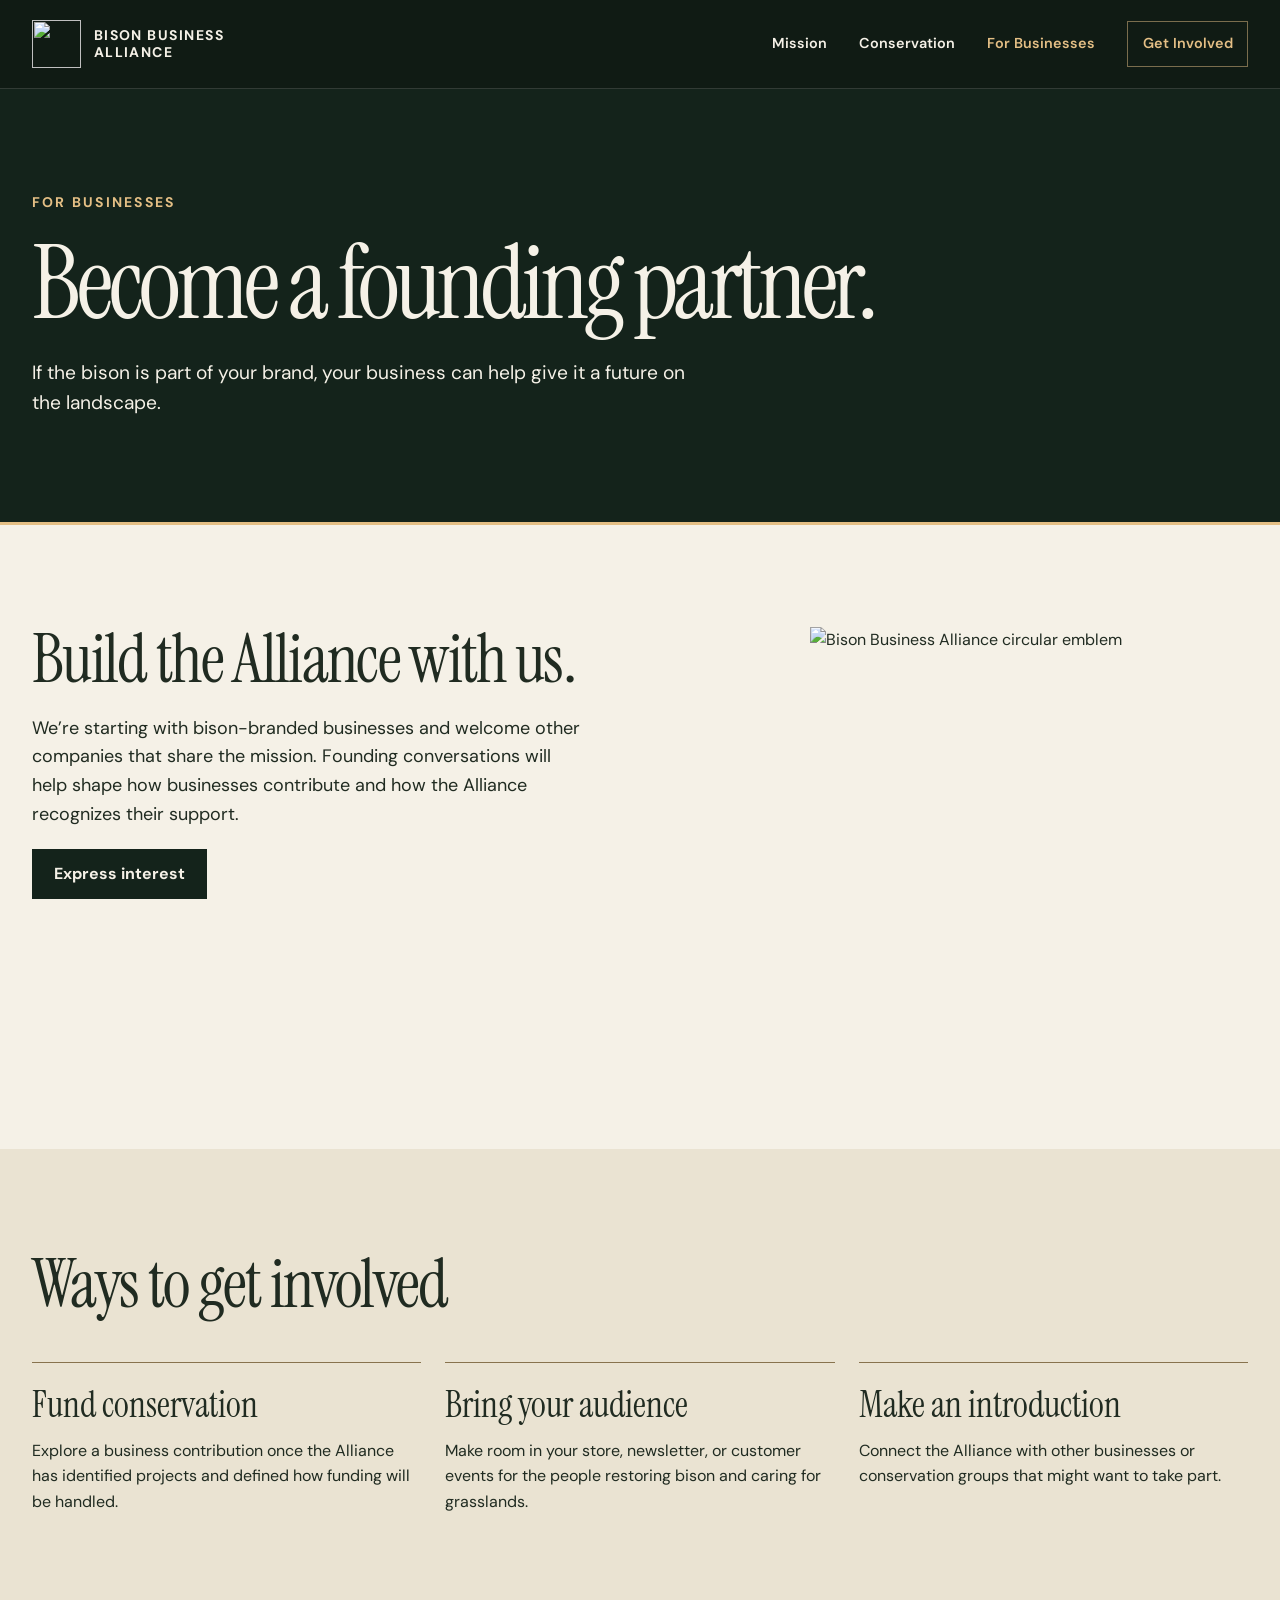
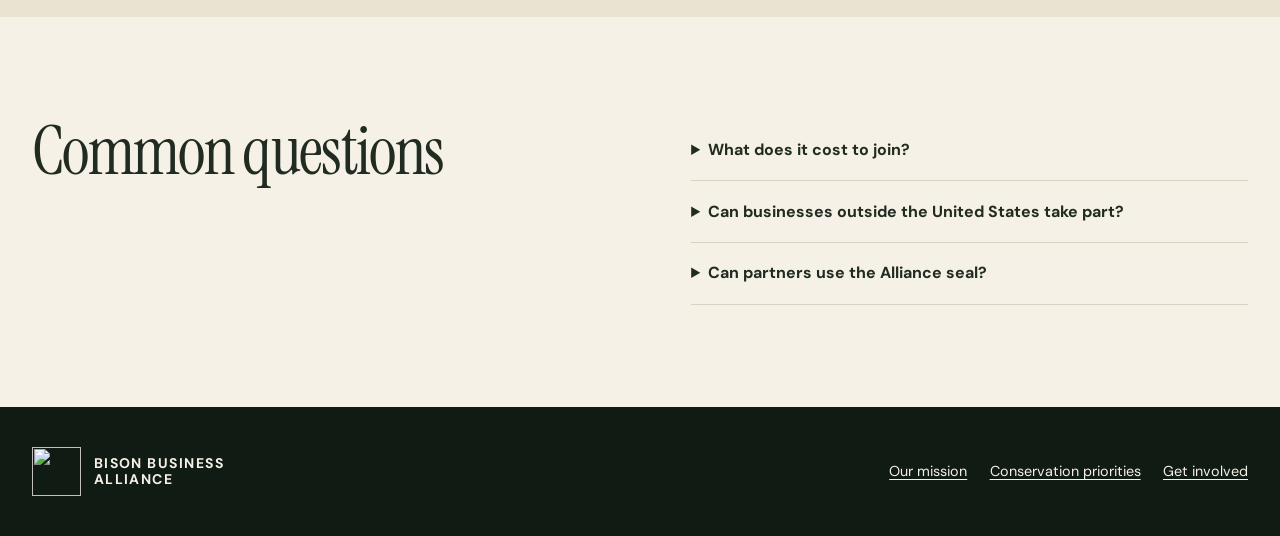
==== businesses.html @ 9c750ddc "Add files via upload" ====
<!doctype html>
<html lang="en">
<head>
  <meta charset="utf-8">
  <meta name="viewport" content="width=device-width, initial-scale=1">
  <meta name="description" content="Explore becoming a founding business partner in the Bison Business Alliance.">
  <meta name="theme-color" content="#101b14">
  <title>For Businesses | Bison Business Alliance</title>
  <link rel="icon" href="assets/emblem.webp" type="image/webp">
  <link rel="stylesheet" href="styles.css">
  
</head>
<body>
  <a class="skip" href="#main">Skip to content</a>
  <header class="site-header">
    <div class="wrap header-inner">
      <a class="wordmark" href="index.html"><img src="assets/emblem.webp" width="49" height="49" alt=""><span>Bison Business<br>Alliance</span></a>
      <nav aria-label="Main navigation"><a href="mission.html">Mission</a><a href="conservation.html">Conservation</a><a href="businesses.html" aria-current="page">For Businesses</a><a href="contact.html" class="nav-cta">Get Involved</a></nav>
    </div>
  </header>
  <main id="main">
    <section class="page-head">
      <div class="wrap">
        <span class="eyebrow">For businesses</span>
        <h1>Become a founding partner.</h1>
        <p>If the bison is part of your brand, your business can help give it a future on the landscape.</p>
      </div>
    </section>
    <section class="section">
      <div class="wrap split">
        <div><h2>Build the Alliance with us.</h2><p class="intro" style="margin-top:1.25rem">We’re starting with bison-branded businesses and welcome other companies that share the mission. Founding conversations will help shape how businesses contribute and how the Alliance recognizes their support.</p><a class="button forest text-link" href="contact.html?interest=business">Express interest</a></div>
        <img class="seal" src="assets/emblem.webp" width="420" height="420" alt="Bison Business Alliance circular emblem">
      </div>
    </section>
    <section class="section band">
      <div class="wrap">
        <h2>Ways to get involved</h2>
        <div class="cards">
          <article class="card"><h3>Fund conservation</h3><p>Explore a business contribution once the Alliance has identified projects and defined how funding will be handled.</p></article>
          <article class="card"><h3>Bring your audience</h3><p>Make room in your store, newsletter, or customer events for the people restoring bison and caring for grasslands.</p></article>
          <article class="card"><h3>Make an introduction</h3><p>Connect the Alliance with other businesses or conservation groups that might want to take part.</p></article>
        </div>
      </div>
    </section>
    <section class="section"><div class="wrap split"><h2>Common questions</h2><div>
      <details><summary>What does it cost to join?</summary><p>Contribution levels are still being developed through founding partner conversations.</p></details>
      <details><summary>Can businesses outside the United States take part?</summary><p>We welcome conversations with businesses across North America. Participation details will depend on the partnerships we establish.</p></details>
      <details><summary>Can partners use the Alliance seal?</summary><p>We’re developing guidelines for when and how partners can use the seal.</p></details>
    </div></div></section>

  </main>
  <footer class="site-footer">
    <div class="wrap footer-inner">
      <a class="wordmark" href="index.html"><img src="assets/emblem.webp" width="49" height="49" alt=""><span>Bison Business<br>Alliance</span></a>
      <div class="footer-links">
        <a href="mission.html">Our mission</a>
        <a href="conservation.html">Conservation priorities</a>
        <a href="contact.html">Get involved</a>
      </div>
    </div>
  </footer>
</body>
</html>
---- styles.css ----
@import url('https://fonts.googleapis.com/css2?family=DM+Sans:wght@400;500;600;700&family=Instrument+Serif:ital@0;1&display=swap');

:root {
  color-scheme: light;
  --forest: #14231b;
  --night: #101b14;
  --paper: #f5f1e7;
  --ink: #202b21;
  --muted: #50594d;
  --gold: #e4bf85;
  --line: #d8d2c2;
  --serif: "Instrument Serif", Georgia, serif;
  --sans: "DM Sans", sans-serif;
}
* { box-sizing: border-box; }
body { margin: 0; color: var(--ink); background: var(--paper); font: 1rem/1.6 var(--sans); }
img { display: block; max-width: 100%; }
a { color: inherit; text-underline-offset: .24em; }
button, input, select, textarea { font: inherit; }
:focus-visible { outline: 3px solid #a16f39; outline-offset: 5px; }
h1, h2, h3, p { margin: 0; }
h1, h2, h3 { font-family: var(--serif); font-weight: 400; line-height: 1; }
h1 { font-size: clamp(4rem, 8.8vw, 9rem); letter-spacing: -.045em; }
h2 { font-size: clamp(2.9rem, 5.2vw, 5.6rem); letter-spacing: -.025em; }
h3 { font-size: 2.25rem; }
p + p { margin-top: 1em; }
.wrap { width: min(100% - 3rem, 76rem); margin-inline: auto; }
.eyebrow { display: block; margin-bottom: 1.2rem; font-size: .875rem; text-transform: uppercase; font-weight: 700; letter-spacing: .16em; }
.skip { position: absolute; top: -8rem; left: 1rem; z-index: 3; background: var(--paper); color: var(--ink); padding: .5rem 1rem; }
.skip:focus { top: 1rem; }
.site-header { background: var(--night); color: var(--paper); border-bottom: 1px solid #ffffff24; }
.header-inner { min-height: 5.5rem; display: flex; align-items: center; justify-content: space-between; gap: 1rem; }
.wordmark { display: inline-flex; align-items: center; gap: .8rem; text-decoration: none; font-weight: 700; font-size: .875rem; line-height: 1.2; letter-spacing: .105em; text-transform: uppercase; }
.wordmark img { width: 3.05rem; height: 3.05rem; }
nav { display: flex; align-items: center; gap: clamp(.85rem, 2.5vw, 2.5rem); }
nav a { font-size: .9rem; font-weight: 600; text-decoration: none; }
nav a:hover, nav a[aria-current] { color: var(--gold); }
nav .nav-cta { border: 1px solid #e4bf8580; padding: .65rem .9rem; color: var(--gold); }
.hero { position: relative; isolation: isolate; background: #302f23 url('assets/prairie-bison.webp') center 55% / cover; color: var(--paper); }
.hero::before { content: ""; position: absolute; z-index: -1; inset: 0; background: linear-gradient(90deg, #111a14ef, #111a1470 50%, #111a1405 90%), linear-gradient(0deg,#111a1485, transparent 40%); }
.hero-inner { min-height: min(77svh, 53rem); padding-block: clamp(6rem, 12vw, 11rem); display: flex; flex-direction: column; justify-content: center; align-items: start; }
.hero h1 em { color: var(--gold); font-weight: 400; }
.hero .eyebrow, .page-head .eyebrow, .dark .eyebrow { color: var(--gold); }
.hero p { max-width: 31rem; margin-top: 1.5rem; font-size: clamp(1rem, 1.7vw, 1.25rem); }
.actions { display: flex; flex-wrap: wrap; gap: .85rem; margin-top: 2rem; }
.button { display: inline-flex; justify-content: center; align-items: center; min-height: 3.15rem; padding: .72rem 1.3rem; background: var(--gold); border: 1px solid var(--gold); color: var(--night); text-decoration: none; font-weight: 700; cursor: pointer; }
.button:hover { background: #f1d3a4; }
.button.outline { background: transparent; border-color: currentColor; color: inherit; }
.button.outline:hover { background: #ffffff19; }
.button.forest { background: var(--forest); border-color: var(--forest); color: var(--paper); }
.button.forest:hover { background: #334438; }
.section { padding-block: clamp(3.75rem, 8vw, 7.5rem); }
.split { display: grid; grid-template-columns: 1fr 1fr; gap: clamp(2rem, 8vw, 8rem); align-items: start; }
.split p { max-width: 37rem; }
.intro { font-size: 1.125rem; }
.text-link { display: inline-block; margin-top: 1.25rem; font-weight: 700; }
.band { background: #eae3d2; }
.dark { color: var(--paper); background: var(--forest); }
.cards { display: grid; grid-template-columns: repeat(3, 1fr); gap: 1.5rem; margin-top: 2.75rem; }
.card { border-top: 1px solid #88734e; padding: 1.5rem 0 0; }
.card p { margin-top: .9rem; }
.photo { min-height: 24rem; background: #352e23 url('assets/prairie-bison.webp') 78% 55% / cover; }
.feature { display: grid; grid-template-columns: 1fr 1fr; }
.feature-text { padding: clamp(2rem, 7vw, 7rem); align-self: center; }
.feature-text p { max-width: 35rem; margin-top: 1.25rem; }
.page-head { background: var(--forest); color: var(--paper); border-bottom: 3px solid var(--gold); }
.page-head .wrap { padding-block: clamp(4rem, 8vw, 8rem); }
.page-head h1 { max-width: 64rem; font-size: clamp(3.8rem, 8vw, 7.8rem); }
.page-head p { max-width: 41rem; margin-top: 1.4rem; font-size: 1.2rem; }
.list { display: grid; gap: 1.5rem; }
.list article { padding-bottom: 1.4rem; border-bottom: 1px solid var(--line); }
.list p { margin-top: .7rem; }
.seal { width: min(75%, 20rem); margin: 0 auto; }
form { display: grid; gap: .9rem; }
label { display: grid; gap: .3rem; font-weight: 700; }
input, select, textarea { width: 100%; padding: .65rem .75rem; color: var(--ink); background: #fffdf8; border: 1px solid #8c897c; border-radius: 0; }
textarea { resize: vertical; }
.form-actions { margin-top: .3rem; }
.form-note, #form-status { color: var(--muted); }
details { padding-block: 1.1rem; border-bottom: 1px solid var(--line); }
summary { font-weight: 700; cursor: pointer; }
details p { margin-top: .8rem; }
.site-footer { padding-block: 2.5rem; background: var(--night); color: var(--paper); }
.footer-inner { display: flex; justify-content: space-between; align-items: center; gap: 1.5rem; }
.footer-links { display: flex; flex-wrap: wrap; gap: .9rem 1.4rem; font-size: .9rem; }
@media (max-width: 52rem) {
  .header-inner { align-items: start; flex-direction: column; padding-block: .8rem; }
  nav { flex-wrap: wrap; gap: .65rem 1rem; }
  nav .nav-cta { padding: .3rem .55rem; }
  .hero { background-position: 61% center; }
  .hero::before { background: linear-gradient(90deg,#111a14e8,#111a1450),linear-gradient(0deg,#111a1480,transparent); }
  .split, .feature { grid-template-columns: 1fr; }
  .cards { grid-template-columns: 1fr; }
  .photo { min-height: 18rem; }
  .footer-inner { align-items: start; flex-direction: column; }
}
@media (max-width: 25rem) {
  .wrap { width: calc(100% - 2rem); }
  .hero h1 { font-size: 3.55rem; }
}
[hidden] { display: none !important; }
@media (max-width: 30rem) {
  .page-head h1 { font-size: clamp(3rem, 11vw, 4rem); }
  h2 { overflow-wrap: anywhere; }
}
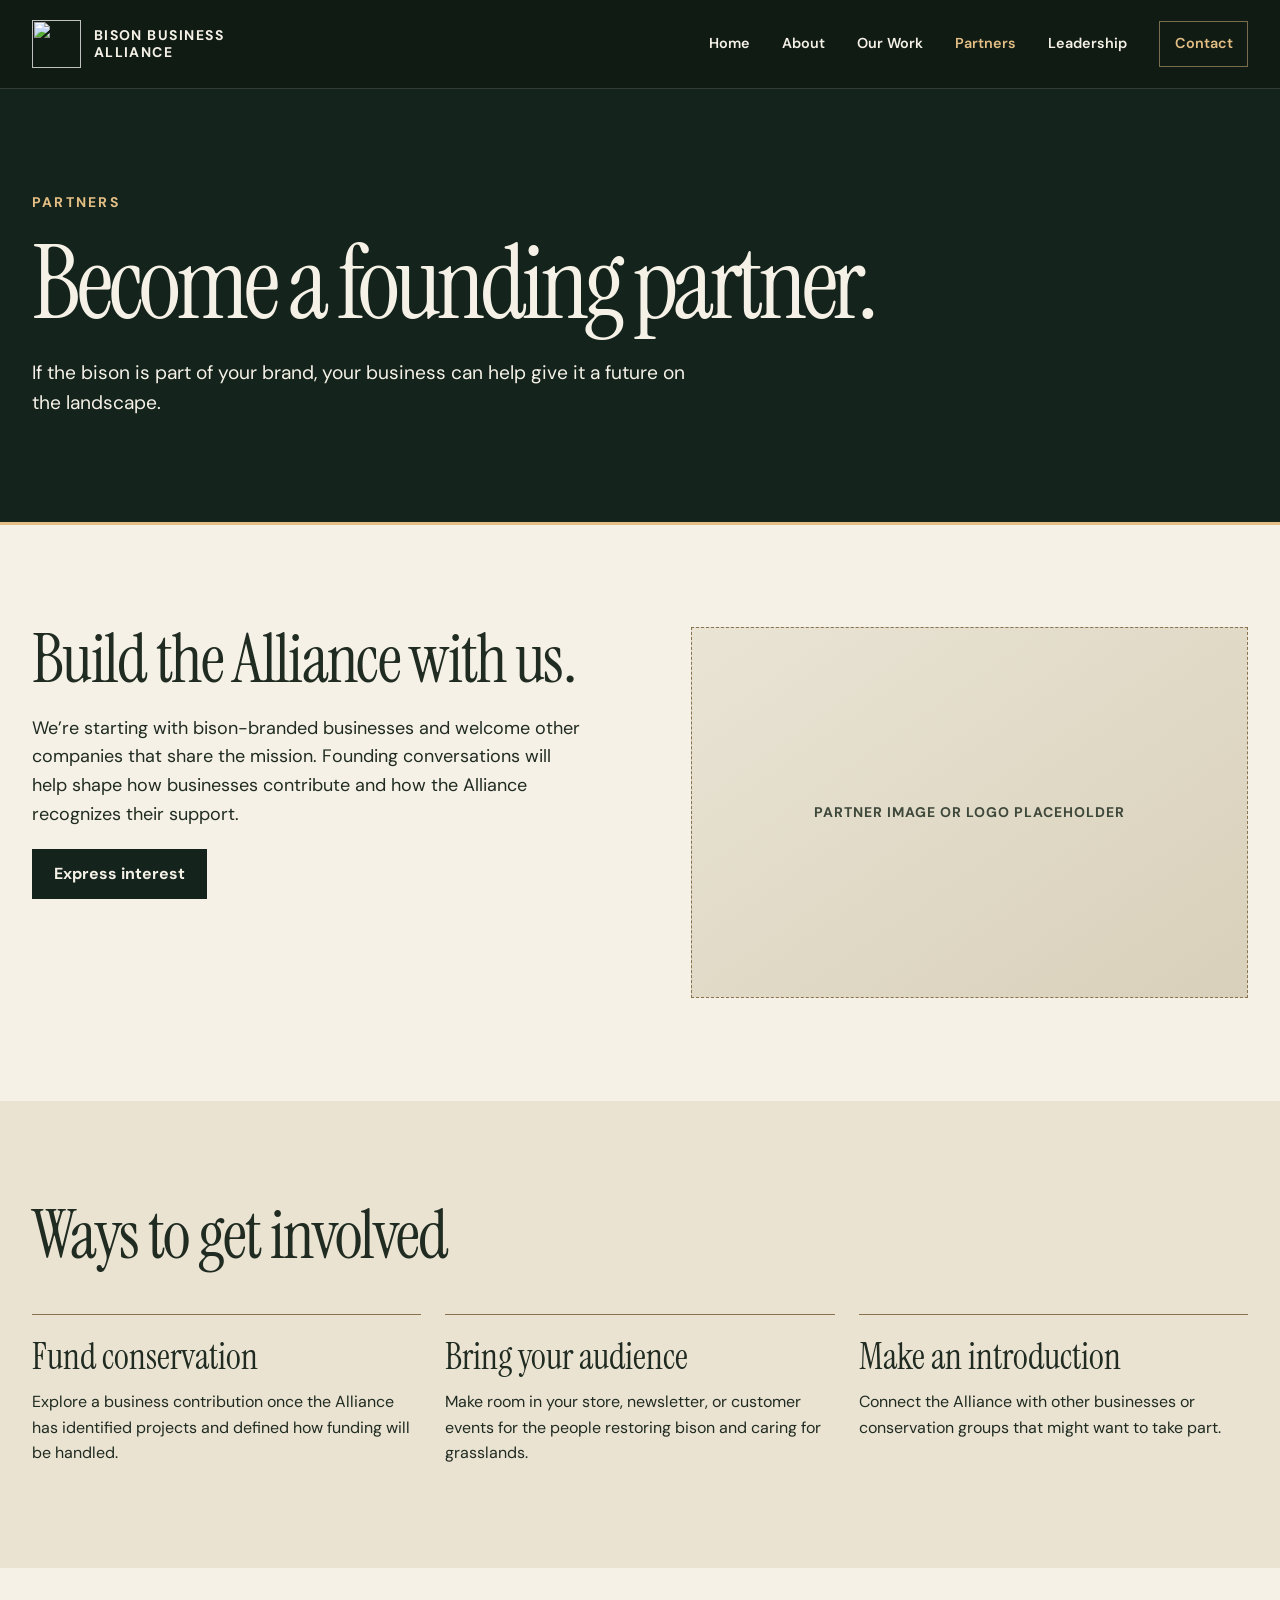
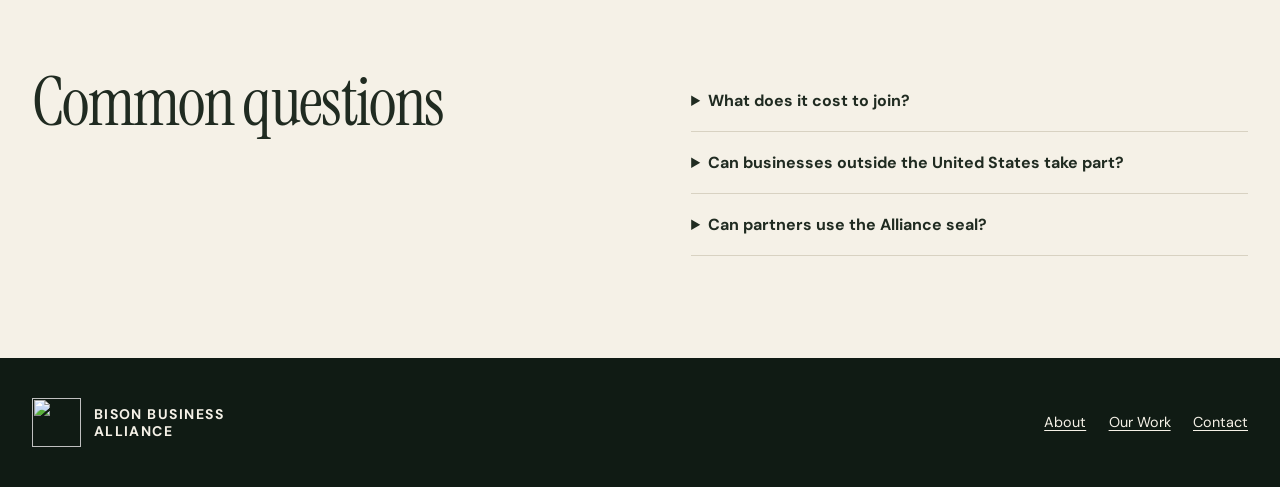
==== commit 41584787: "Add files via upload" ====
--- a/businesses.html
+++ b/businesses.html
@@ -5,7 +5,7 @@
   <meta name="viewport" content="width=device-width, initial-scale=1">
   <meta name="description" content="Explore becoming a founding business partner in the Bison Business Alliance.">
   <meta name="theme-color" content="#101b14">
-  <title>For Businesses | Bison Business Alliance</title>
+  <title>Partners | Bison Business Alliance</title>
   <link rel="icon" href="assets/emblem.webp" type="image/webp">
   <link rel="stylesheet" href="styles.css">
   
@@ -15,13 +15,13 @@
   <header class="site-header">
     <div class="wrap header-inner">
       <a class="wordmark" href="index.html"><img src="assets/emblem.webp" width="49" height="49" alt=""><span>Bison Business<br>Alliance</span></a>
-      <nav aria-label="Main navigation"><a href="mission.html">Mission</a><a href="conservation.html">Conservation</a><a href="businesses.html" aria-current="page">For Businesses</a><a href="contact.html" class="nav-cta">Get Involved</a></nav>
+      <nav aria-label="Main navigation"><a href="index.html">Home</a><a href="mission.html">About</a><a href="conservation.html">Our Work</a><a href="businesses.html" aria-current="page">Partners</a><a href="leadership.html">Leadership</a><a href="contact.html" class="nav-cta">Contact</a></nav>
     </div>
   </header>
   <main id="main">
     <section class="page-head">
       <div class="wrap">
-        <span class="eyebrow">For businesses</span>
+        <span class="eyebrow">Partners</span>
         <h1>Become a founding partner.</h1>
         <p>If the bison is part of your brand, your business can help give it a future on the landscape.</p>
       </div>
@@ -29,7 +29,7 @@
     <section class="section">
       <div class="wrap split">
         <div><h2>Build the Alliance with us.</h2><p class="intro" style="margin-top:1.25rem">We’re starting with bison-branded businesses and welcome other companies that share the mission. Founding conversations will help shape how businesses contribute and how the Alliance recognizes their support.</p><a class="button forest text-link" href="contact.html?interest=business">Express interest</a></div>
-        <img class="seal" src="assets/emblem.webp" width="420" height="420" alt="Bison Business Alliance circular emblem">
+        <div class="image-slot "><span>Partner image or logo placeholder</span></div>
       </div>
     </section>
     <section class="section band">
@@ -53,9 +53,9 @@
     <div class="wrap footer-inner">
       <a class="wordmark" href="index.html"><img src="assets/emblem.webp" width="49" height="49" alt=""><span>Bison Business<br>Alliance</span></a>
       <div class="footer-links">
-        <a href="mission.html">Our mission</a>
-        <a href="conservation.html">Conservation priorities</a>
-        <a href="contact.html">Get involved</a>
+        <a href="mission.html">About</a>
+        <a href="conservation.html">Our Work</a>
+        <a href="contact.html">Contact</a>
       </div>
     </div>
   </footer>
--- a/styles.css
+++ b/styles.css
@@ -59,7 +59,7 @@
 .cards { display: grid; grid-template-columns: repeat(3, 1fr); gap: 1.5rem; margin-top: 2.75rem; }
 .card { border-top: 1px solid #88734e; padding: 1.5rem 0 0; }
 .card p { margin-top: .9rem; }
-.photo { min-height: 24rem; background: #352e23 url('assets/prairie-bison.webp') 78% 55% / cover; }
+.feature-photo { width: 100%; height: 100%; min-height: 24rem; object-fit: cover; }
 .feature { display: grid; grid-template-columns: 1fr 1fr; }
 .feature-text { padding: clamp(2rem, 7vw, 7rem); align-self: center; }
 .feature-text p { max-width: 35rem; margin-top: 1.25rem; }
@@ -91,7 +91,7 @@
   .hero::before { background: linear-gradient(90deg,#111a14e8,#111a1450),linear-gradient(0deg,#111a1480,transparent); }
   .split, .feature { grid-template-columns: 1fr; }
   .cards { grid-template-columns: 1fr; }
-  .photo { min-height: 18rem; }
+  .feature-photo { height: auto; min-height: 0; aspect-ratio: 3 / 2; }
   .footer-inner { align-items: start; flex-direction: column; }
 }
 @media (max-width: 25rem) {
@@ -103,3 +103,40 @@
   .page-head h1 { font-size: clamp(3rem, 11vw, 4rem); }
   h2 { overflow-wrap: anywhere; }
 }
+
+.hero.hero-placeholder {
+  background: radial-gradient(ellipse at 86% 16%, #46513a, transparent 57%),
+    linear-gradient(130deg, #101b14, #2d3828);
+}
+.hero-image-label {
+  position: absolute;
+  bottom: 1.25rem;
+  right: max(1.5rem, calc((100% - 76rem) / 2));
+  color: var(--gold);
+  border: 1px dashed currentColor;
+  padding: .35rem .7rem;
+  font-size: .875rem;
+}
+.image-slot {
+  display: grid;
+  place-items: center;
+  aspect-ratio: 3 / 2;
+  background: linear-gradient(145deg, #eae4d5, #d8d0ba);
+  border: 1px dashed #88734e;
+  color: #3e483b;
+  padding: 1rem;
+  text-align: center;
+  font-size: .875rem;
+  font-weight: 700;
+  letter-spacing: .07em;
+  text-transform: uppercase;
+}
+.image-slot.feature-photo { aspect-ratio: auto; }
+.about-image { padding-bottom: clamp(3.75rem, 8vw, 7.5rem); }
+.about-image .image-slot { aspect-ratio: 3 / 1; }
+.section-intro { margin-top: 1rem; }
+.profile-card .portrait { margin-bottom: 1rem; }
+@media (max-width: 52rem) {
+  .image-slot.feature-photo { aspect-ratio: 3 / 2; }
+  .about-image .image-slot { aspect-ratio: 2 / 1; }
+}
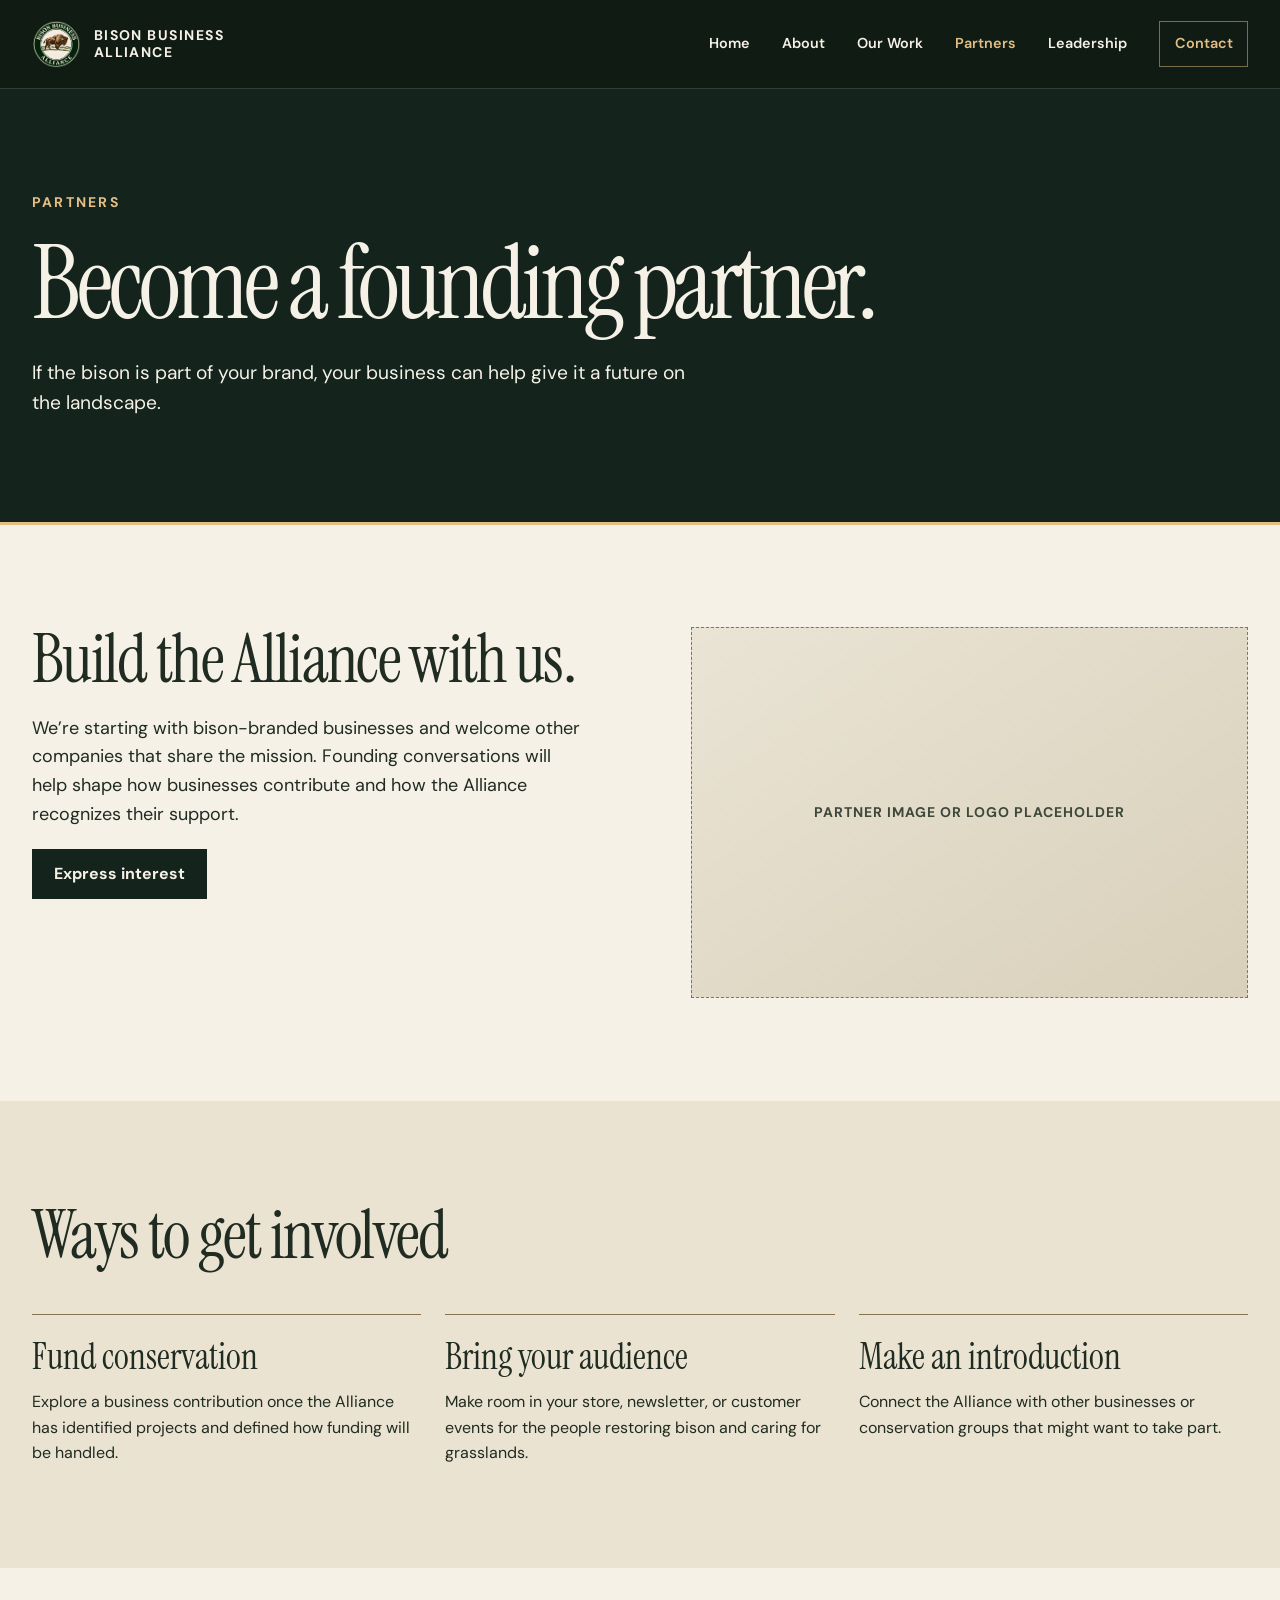
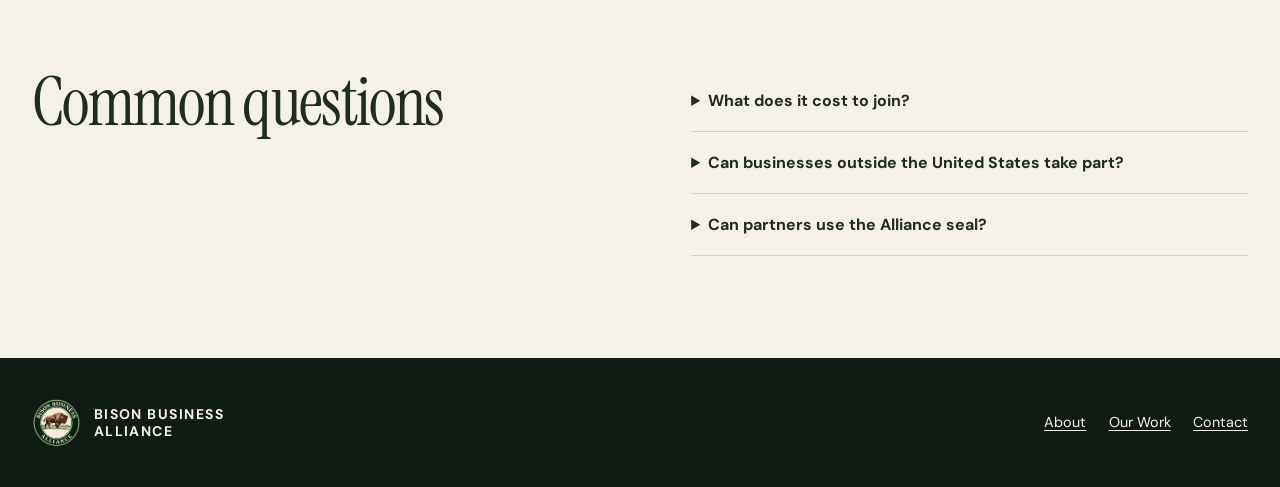
==== commit 9b1afedf: "Update businesses.html" ====
--- a/businesses.html
+++ b/businesses.html
@@ -6,7 +6,7 @@
   <meta name="description" content="Explore becoming a founding business partner in the Bison Business Alliance.">
   <meta name="theme-color" content="#101b14">
   <title>Partners | Bison Business Alliance</title>
-  <link rel="icon" href="assets/emblem.webp" type="image/webp">
+  <link rel="icon" href="emblem.webp" type="image/webp">
   <link rel="stylesheet" href="styles.css">
   
 </head>
@@ -14,7 +14,7 @@
   <a class="skip" href="#main">Skip to content</a>
   <header class="site-header">
     <div class="wrap header-inner">
-      <a class="wordmark" href="index.html"><img src="assets/emblem.webp" width="49" height="49" alt=""><span>Bison Business<br>Alliance</span></a>
+      <a class="wordmark" href="index.html"><img src="emblem.webp" width="49" height="49" alt=""><span>Bison Business<br>Alliance</span></a>
       <nav aria-label="Main navigation"><a href="index.html">Home</a><a href="mission.html">About</a><a href="conservation.html">Our Work</a><a href="businesses.html" aria-current="page">Partners</a><a href="leadership.html">Leadership</a><a href="contact.html" class="nav-cta">Contact</a></nav>
     </div>
   </header>
@@ -51,7 +51,7 @@
   </main>
   <footer class="site-footer">
     <div class="wrap footer-inner">
-      <a class="wordmark" href="index.html"><img src="assets/emblem.webp" width="49" height="49" alt=""><span>Bison Business<br>Alliance</span></a>
+      <a class="wordmark" href="index.html"><img src="emblem.webp" width="49" height="49" alt=""><span>Bison Business<br>Alliance</span></a>
       <div class="footer-links">
         <a href="mission.html">About</a>
         <a href="conservation.html">Our Work</a>
--- a/styles.css
+++ b/styles.css
@@ -36,7 +36,7 @@
 nav a { font-size: .9rem; font-weight: 600; text-decoration: none; }
 nav a:hover, nav a[aria-current] { color: var(--gold); }
 nav .nav-cta { border: 1px solid #e4bf8580; padding: .65rem .9rem; color: var(--gold); }
-.hero { position: relative; isolation: isolate; background: #302f23 url('assets/prairie-bison.webp') center 55% / cover; color: var(--paper); }
+.hero { position: relative; isolation: isolate; background: #302f23 url('prairie-bison.webp') center 55% / cover; color: var(--paper); }
 .hero::before { content: ""; position: absolute; z-index: -1; inset: 0; background: linear-gradient(90deg, #111a14ef, #111a1470 50%, #111a1405 90%), linear-gradient(0deg,#111a1485, transparent 40%); }
 .hero-inner { min-height: min(77svh, 53rem); padding-block: clamp(6rem, 12vw, 11rem); display: flex; flex-direction: column; justify-content: center; align-items: start; }
 .hero h1 em { color: var(--gold); font-weight: 400; }
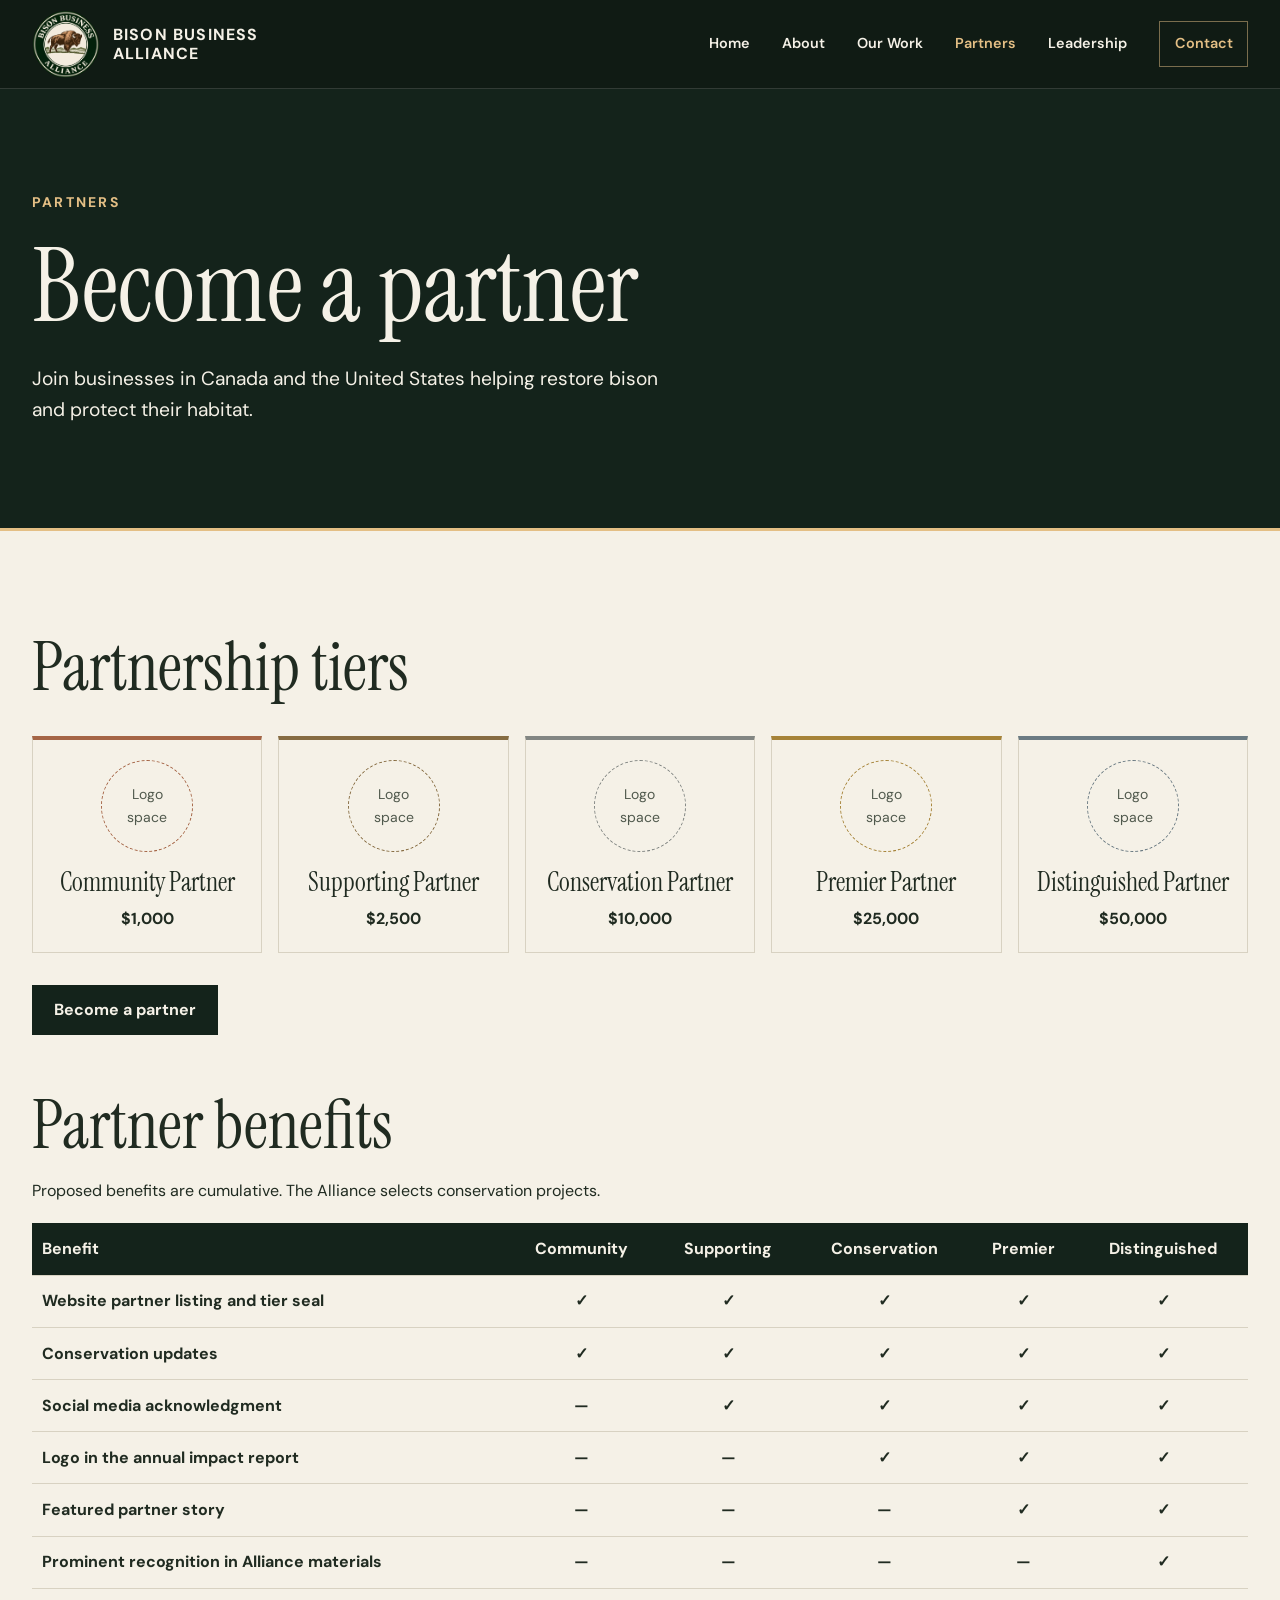
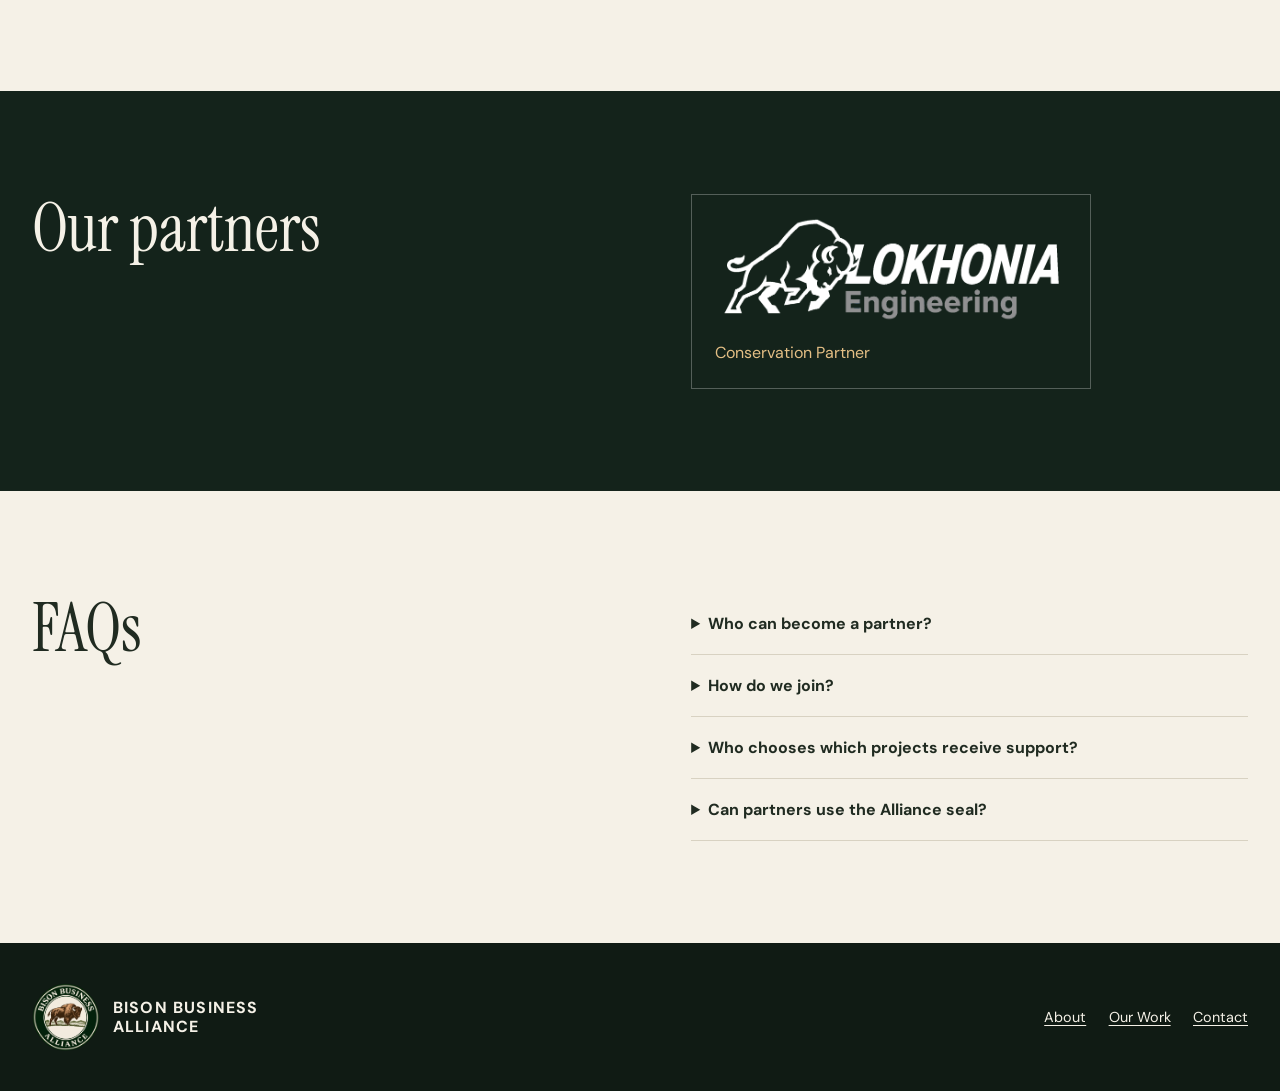
==== commit c7c2f95d: "Add files via upload" ====
--- a/businesses.html
+++ b/businesses.html
@@ -3,10 +3,10 @@
 <head>
   <meta charset="utf-8">
   <meta name="viewport" content="width=device-width, initial-scale=1">
-  <meta name="description" content="Explore becoming a founding business partner in the Bison Business Alliance.">
+  <meta name="description" content="Five partnership tiers, a benefits checklist, and ways for businesses to join the Alliance.">
   <meta name="theme-color" content="#101b14">
   <title>Partners | Bison Business Alliance</title>
-  <link rel="icon" href="emblem.webp" type="image/webp">
+  <link rel="icon" href="emblem.png" type="image/png">
   <link rel="stylesheet" href="styles.css">
   
 </head>
@@ -14,44 +14,87 @@
   <a class="skip" href="#main">Skip to content</a>
   <header class="site-header">
     <div class="wrap header-inner">
-      <a class="wordmark" href="index.html"><img src="emblem.webp" width="49" height="49" alt=""><span>Bison Business<br>Alliance</span></a>
+      <a class="wordmark" href="index.html"><img src="emblem.png" width="68" height="68" alt=""><span>Bison Business<br>Alliance</span></a>
       <nav aria-label="Main navigation"><a href="index.html">Home</a><a href="mission.html">About</a><a href="conservation.html">Our Work</a><a href="businesses.html" aria-current="page">Partners</a><a href="leadership.html">Leadership</a><a href="contact.html" class="nav-cta">Contact</a></nav>
     </div>
   </header>
   <main id="main">
-    <section class="page-head">
-      <div class="wrap">
-        <span class="eyebrow">Partners</span>
-        <h1>Become a founding partner.</h1>
-        <p>If the bison is part of your brand, your business can help give it a future on the landscape.</p>
+    <section class="page-head"><div class="wrap">
+      <span class="eyebrow">Partners</span>
+      <h1>Become a partner</h1>
+      <p>Join businesses in Canada and the United States helping restore bison and protect their habitat.</p>
+    </div></section>
+    <section class="section"><div class="wrap">
+      <h2>Partnership tiers</h2>
+      <div class="tier-grid">
+          <article class="tier-card copper">
+            <!-- Replace this div with an img using the tier-logo class. -->
+            <div class="tier-logo" data-tier="community">Logo space</div>
+            <h3>Community Partner</h3>
+            <p class="tier-amount">$1,000</p>
+          </article>
+          <article class="tier-card bronze">
+            <!-- Replace this div with an img using the tier-logo class. -->
+            <div class="tier-logo" data-tier="supporting">Logo space</div>
+            <h3>Supporting Partner</h3>
+            <p class="tier-amount">$2,500</p>
+          </article>
+          <article class="tier-card silver">
+            <!-- Replace this div with an img using the tier-logo class. -->
+            <div class="tier-logo" data-tier="conservation">Logo space</div>
+            <h3>Conservation Partner</h3>
+            <p class="tier-amount">$10,000</p>
+          </article>
+          <article class="tier-card gold">
+            <!-- Replace this div with an img using the tier-logo class. -->
+            <div class="tier-logo" data-tier="premier">Logo space</div>
+            <h3>Premier Partner</h3>
+            <p class="tier-amount">$25,000</p>
+          </article>
+          <article class="tier-card platinum">
+            <!-- Replace this div with an img using the tier-logo class. -->
+            <div class="tier-logo" data-tier="distinguished">Logo space</div>
+            <h3>Distinguished Partner</h3>
+            <p class="tier-amount">$50,000</p>
+          </article>
       </div>
-    </section>
-    <section class="section">
-      <div class="wrap split">
-        <div><h2>Build the Alliance with us.</h2><p class="intro" style="margin-top:1.25rem">We’re starting with bison-branded businesses and welcome other companies that share the mission. Founding conversations will help shape how businesses contribute and how the Alliance recognizes their support.</p><a class="button forest text-link" href="contact.html?interest=business">Express interest</a></div>
-        <div class="image-slot "><span>Partner image or logo placeholder</span></div>
+      <div class="actions"><a class="button forest" href="contact.html?interest=business">Become a partner</a></div>
+      <h2 class="benefit-title" id="benefits">Partner benefits</h2>
+      <p class="section-intro">Proposed benefits are cumulative. The Alliance selects conservation projects.</p>
+      <div class="table-wrap" role="region" aria-labelledby="benefits" tabindex="0">
+        <table>
+          <thead><tr><th scope="col">Benefit</th><th scope="col">Community</th><th scope="col">Supporting</th><th scope="col">Conservation</th><th scope="col">Premier</th><th scope="col">Distinguished</th></tr></thead>
+          <tbody>
+              <tr><th scope="row">Website partner listing and tier seal</th><td><span aria-hidden="true">✓</span><span class="sr-only">Included</span></td><td><span aria-hidden="true">✓</span><span class="sr-only">Included</span></td><td><span aria-hidden="true">✓</span><span class="sr-only">Included</span></td><td><span aria-hidden="true">✓</span><span class="sr-only">Included</span></td><td><span aria-hidden="true">✓</span><span class="sr-only">Included</span></td></tr>
+              <tr><th scope="row">Conservation updates</th><td><span aria-hidden="true">✓</span><span class="sr-only">Included</span></td><td><span aria-hidden="true">✓</span><span class="sr-only">Included</span></td><td><span aria-hidden="true">✓</span><span class="sr-only">Included</span></td><td><span aria-hidden="true">✓</span><span class="sr-only">Included</span></td><td><span aria-hidden="true">✓</span><span class="sr-only">Included</span></td></tr>
+              <tr><th scope="row">Social media acknowledgment</th><td><span aria-hidden="true">—</span><span class="sr-only">Unavailable</span></td><td><span aria-hidden="true">✓</span><span class="sr-only">Included</span></td><td><span aria-hidden="true">✓</span><span class="sr-only">Included</span></td><td><span aria-hidden="true">✓</span><span class="sr-only">Included</span></td><td><span aria-hidden="true">✓</span><span class="sr-only">Included</span></td></tr>
+              <tr><th scope="row">Logo in the annual impact report</th><td><span aria-hidden="true">—</span><span class="sr-only">Unavailable</span></td><td><span aria-hidden="true">—</span><span class="sr-only">Unavailable</span></td><td><span aria-hidden="true">✓</span><span class="sr-only">Included</span></td><td><span aria-hidden="true">✓</span><span class="sr-only">Included</span></td><td><span aria-hidden="true">✓</span><span class="sr-only">Included</span></td></tr>
+              <tr><th scope="row">Featured partner story</th><td><span aria-hidden="true">—</span><span class="sr-only">Unavailable</span></td><td><span aria-hidden="true">—</span><span class="sr-only">Unavailable</span></td><td><span aria-hidden="true">—</span><span class="sr-only">Unavailable</span></td><td><span aria-hidden="true">✓</span><span class="sr-only">Included</span></td><td><span aria-hidden="true">✓</span><span class="sr-only">Included</span></td></tr>
+              <tr><th scope="row">Prominent recognition in Alliance materials</th><td><span aria-hidden="true">—</span><span class="sr-only">Unavailable</span></td><td><span aria-hidden="true">—</span><span class="sr-only">Unavailable</span></td><td><span aria-hidden="true">—</span><span class="sr-only">Unavailable</span></td><td><span aria-hidden="true">—</span><span class="sr-only">Unavailable</span></td><td><span aria-hidden="true">✓</span><span class="sr-only">Included</span></td></tr>
+          </tbody>
+        </table>
       </div>
-    </section>
-    <section class="section band">
-      <div class="wrap">
-        <h2>Ways to get involved</h2>
-        <div class="cards">
-          <article class="card"><h3>Fund conservation</h3><p>Explore a business contribution once the Alliance has identified projects and defined how funding will be handled.</p></article>
-          <article class="card"><h3>Bring your audience</h3><p>Make room in your store, newsletter, or customer events for the people restoring bison and caring for grasslands.</p></article>
-          <article class="card"><h3>Make an introduction</h3><p>Connect the Alliance with other businesses or conservation groups that might want to take part.</p></article>
-        </div>
+    </div></section>
+    <section class="section dark"><div class="wrap split">
+      <h2>Our partners</h2>
+      <article class="partner-card">
+        <a href="https://lokhoniaengineering.com/"><img src="lokhonia-engineering.png" width="1536" height="465" loading="lazy" alt="Lokhonia Engineering"></a>
+        <p>Conservation Partner</p>
+      </article>
+    </div></section>
+    <section class="section"><div class="wrap split">
+      <h2>FAQs</h2>
+      <div>
+        <details><summary>Who can become a partner?</summary><p>We welcome businesses in Canada and the United States that want to support bison conservation.</p></details>
+        <details><summary>How do we join?</summary><p>Contact us with your business name and the tier you’re interested in. We’ll follow up with participation details.</p></details>
+        <details><summary>Who chooses which projects receive support?</summary><p>The Alliance selects projects in consultation with the people leading the conservation work. Partner tiers determine recognition and benefits.</p></details>
+        <details><summary>Can partners use the Alliance seal?</summary><p>Tier-specific seals are included in the proposed benefits. Contact the Alliance for approved artwork and usage guidelines.</p></details>
       </div>
-    </section>
-    <section class="section"><div class="wrap split"><h2>Common questions</h2><div>
-      <details><summary>What does it cost to join?</summary><p>Contribution levels are still being developed through founding partner conversations.</p></details>
-      <details><summary>Can businesses outside the United States take part?</summary><p>We welcome conversations with businesses across North America. Participation details will depend on the partnerships we establish.</p></details>
-      <details><summary>Can partners use the Alliance seal?</summary><p>We’re developing guidelines for when and how partners can use the seal.</p></details>
-    </div></div></section>
-
+    </div></section>
   </main>
   <footer class="site-footer">
     <div class="wrap footer-inner">
-      <a class="wordmark" href="index.html"><img src="emblem.webp" width="49" height="49" alt=""><span>Bison Business<br>Alliance</span></a>
+      <a class="wordmark" href="index.html"><img src="emblem.png" width="68" height="68" alt=""><span>Bison Business<br>Alliance</span></a>
       <div class="footer-links">
         <a href="mission.html">About</a>
         <a href="conservation.html">Our Work</a>
--- a/styles.css
+++ b/styles.css
@@ -19,27 +19,28 @@
 button, input, select, textarea { font: inherit; }
 :focus-visible { outline: 3px solid #a16f39; outline-offset: 5px; }
 h1, h2, h3, p { margin: 0; }
-h1, h2, h3 { font-family: var(--serif); font-weight: 400; line-height: 1; }
-h1 { font-size: clamp(4rem, 8.8vw, 9rem); letter-spacing: -.045em; }
-h2 { font-size: clamp(2.9rem, 5.2vw, 5.6rem); letter-spacing: -.025em; }
+h1, h2, h3 { font-family: var(--serif); font-weight: 400; line-height: 1.06; }
+h1 { font-size: clamp(4rem, 8.8vw, 9rem); letter-spacing: 0; }
+h2 { font-size: clamp(2.9rem, 5.2vw, 5.6rem); letter-spacing: 0; }
 h3 { font-size: 2.25rem; }
 p + p { margin-top: 1em; }
 .wrap { width: min(100% - 3rem, 76rem); margin-inline: auto; }
 .eyebrow { display: block; margin-bottom: 1.2rem; font-size: .875rem; text-transform: uppercase; font-weight: 700; letter-spacing: .16em; }
-.skip { position: absolute; top: -8rem; left: 1rem; z-index: 3; background: var(--paper); color: var(--ink); padding: .5rem 1rem; }
+.skip { position: fixed; top: -8rem; left: 1rem; z-index: 6; background: var(--paper); color: var(--ink); padding: .5rem 1rem; }
 .skip:focus { top: 1rem; }
-.site-header { background: var(--night); color: var(--paper); border-bottom: 1px solid #ffffff24; }
+.site-header { position: sticky; top: 0; z-index: 5; background: var(--night); color: var(--paper); border-bottom: 1px solid #ffffff24; }
 .header-inner { min-height: 5.5rem; display: flex; align-items: center; justify-content: space-between; gap: 1rem; }
-.wordmark { display: inline-flex; align-items: center; gap: .8rem; text-decoration: none; font-weight: 700; font-size: .875rem; line-height: 1.2; letter-spacing: .105em; text-transform: uppercase; }
-.wordmark img { width: 3.05rem; height: 3.05rem; }
+.wordmark { display: inline-flex; align-items: center; gap: .8rem; text-decoration: none; font-weight: 700; font-size: 1rem; line-height: 1.2; letter-spacing: .075em; text-transform: uppercase; }
+.wordmark img { width: 4.25rem; height: 4.25rem; flex: none; }
 nav { display: flex; align-items: center; gap: clamp(.85rem, 2.5vw, 2.5rem); }
 nav a { font-size: .9rem; font-weight: 600; text-decoration: none; }
 nav a:hover, nav a[aria-current] { color: var(--gold); }
 nav .nav-cta { border: 1px solid #e4bf8580; padding: .65rem .9rem; color: var(--gold); }
-.hero { position: relative; isolation: isolate; background: #302f23 url('prairie-bison.webp') center 55% / cover; color: var(--paper); }
-.hero::before { content: ""; position: absolute; z-index: -1; inset: 0; background: linear-gradient(90deg, #111a14ef, #111a1470 50%, #111a1405 90%), linear-gradient(0deg,#111a1485, transparent 40%); }
-.hero-inner { min-height: min(77svh, 53rem); padding-block: clamp(6rem, 12vw, 11rem); display: flex; flex-direction: column; justify-content: center; align-items: start; }
-.hero h1 em { color: var(--gold); font-weight: 400; }
+.hero { position: relative; isolation: isolate; background: #302f23 url('bison-herd.jpg') center 55% / cover; color: var(--paper); }
+.hero::before { content: ""; position: absolute; z-index: -1; inset: 0; background: linear-gradient(90deg, #111a14e8, #111a14a8 56%, #111a1455), linear-gradient(0deg, #111a1480, transparent 48%); }
+.hero-inner { min-height: min(77svh, 53rem); padding-block: clamp(3rem, 7vw, 6.5rem); display: flex; flex-direction: column; justify-content: center; align-items: start; }
+.hero h1 { max-width: 12ch; font-size: clamp(3.25rem, 7vw, 7.5rem); }
+.hero-seal { width: clamp(7rem, 14vw, 12rem); height: auto; margin-bottom: 1.25rem; filter: drop-shadow(0 5px 12px #0007); }
 .hero .eyebrow, .page-head .eyebrow, .dark .eyebrow { color: var(--gold); }
 .hero p { max-width: 31rem; margin-top: 1.5rem; font-size: clamp(1rem, 1.7vw, 1.25rem); }
 .actions { display: flex; flex-wrap: wrap; gap: .85rem; margin-top: 2rem; }
@@ -70,12 +71,10 @@
 .list { display: grid; gap: 1.5rem; }
 .list article { padding-bottom: 1.4rem; border-bottom: 1px solid var(--line); }
 .list p { margin-top: .7rem; }
-.seal { width: min(75%, 20rem); margin: 0 auto; }
 form { display: grid; gap: .9rem; }
 label { display: grid; gap: .3rem; font-weight: 700; }
 input, select, textarea { width: 100%; padding: .65rem .75rem; color: var(--ink); background: #fffdf8; border: 1px solid #8c897c; border-radius: 0; }
 textarea { resize: vertical; }
-.form-actions { margin-top: .3rem; }
 .form-note, #form-status { color: var(--muted); }
 details { padding-block: 1.1rem; border-bottom: 1px solid var(--line); }
 summary { font-weight: 700; cursor: pointer; }
@@ -96,7 +95,7 @@
 }
 @media (max-width: 25rem) {
   .wrap { width: calc(100% - 2rem); }
-  .hero h1 { font-size: 3.55rem; }
+  .hero h1 { font-size: 3rem; }
 }
 [hidden] { display: none !important; }
 @media (max-width: 30rem) {
@@ -104,39 +103,59 @@
   h2 { overflow-wrap: anywhere; }
 }
 
-.hero.hero-placeholder {
-  background: radial-gradient(ellipse at 86% 16%, #46513a, transparent 57%),
-    linear-gradient(130deg, #101b14, #2d3828);
+html { scroll-padding-top: 10rem; }
+.section-intro { margin-top: 1rem; }
+.feature-photo { object-position: center 45%; max-height: 39rem; }
+.leadership-grid { display: grid; grid-template-columns: 1fr 1fr; gap: 2.5rem; }
+.leadership-grid h2 { font-size: clamp(2rem, 3vw, 3rem); }
+.tier-grid {
+  display: grid;
+  grid-template-columns: repeat(auto-fit, minmax(11rem, 1fr));
+  gap: 1rem;
+  margin-top: 2rem;
 }
-.hero-image-label {
-  position: absolute;
-  bottom: 1.25rem;
-  right: max(1.5rem, calc((100% - 76rem) / 2));
-  color: var(--gold);
-  border: 1px dashed currentColor;
-  padding: .35rem .7rem;
-  font-size: .875rem;
+.tier-card {
+  padding: 1.25rem .75rem;
+  border: 1px solid var(--line);
+  border-top: 4px solid var(--tier-color);
+  text-align: center;
 }
-.image-slot {
+.tier-card h3 { font-size: 1.65rem; }
+.copper { --tier-color: #a56546; }
+.bronze { --tier-color: #866c42; }
+.silver { --tier-color: #828683; }
+.gold { --tier-color: #a68338; }
+.platinum { --tier-color: #6b7b83; }
+.tier-logo {
+  width: 5.75rem;
+  height: 5.75rem;
+  margin: 0 auto 1rem;
+  object-fit: contain;
+}
+div.tier-logo {
   display: grid;
   place-items: center;
-  aspect-ratio: 3 / 2;
-  background: linear-gradient(145deg, #eae4d5, #d8d0ba);
-  border: 1px dashed #88734e;
-  color: #3e483b;
-  padding: 1rem;
-  text-align: center;
+  border: 1px dashed var(--tier-color);
+  border-radius: 50%;
+  padding: .55rem;
   font-size: .875rem;
-  font-weight: 700;
-  letter-spacing: .07em;
-  text-transform: uppercase;
+  color: var(--muted);
 }
-.image-slot.feature-photo { aspect-ratio: auto; }
-.about-image { padding-bottom: clamp(3.75rem, 8vw, 7.5rem); }
-.about-image .image-slot { aspect-ratio: 3 / 1; }
-.section-intro { margin-top: 1rem; }
-.profile-card .portrait { margin-bottom: 1rem; }
+.tier-amount { margin-top: .65rem; font-weight: 700; }
+.benefit-title { margin-top: 3.5rem; }
+.table-wrap { margin-top: 1.25rem; overflow-x: auto; }
+table { width: 100%; min-width: 48rem; border-collapse: collapse; }
+th, td { border-bottom: 1px solid var(--line); padding: .8rem .65rem; text-align: center; }
+th:first-child { text-align: left; }
+thead { background: var(--forest); color: var(--paper); }
+td { font-weight: 700; }
+.sr-only { position: absolute; width: 1px; height: 1px; padding: 0; overflow: hidden; clip-path: inset(50%); white-space: nowrap; }
+.partner-card { padding: 1.4rem; border: 1px solid #ffffff45; max-width: 25rem; }
+.partner-card img { width: 100%; height: auto; }
+.partner-card p { margin-top: 1rem; color: var(--gold); }
+.email-link { overflow-wrap: anywhere; }
 @media (max-width: 52rem) {
-  .image-slot.feature-photo { aspect-ratio: 3 / 2; }
-  .about-image .image-slot { aspect-ratio: 2 / 1; }
+  .header-inner { gap: .5rem; }
+  .wordmark img { width: 3.5rem; height: 3.5rem; }
+  .leadership-grid { grid-template-columns: 1fr; }
 }
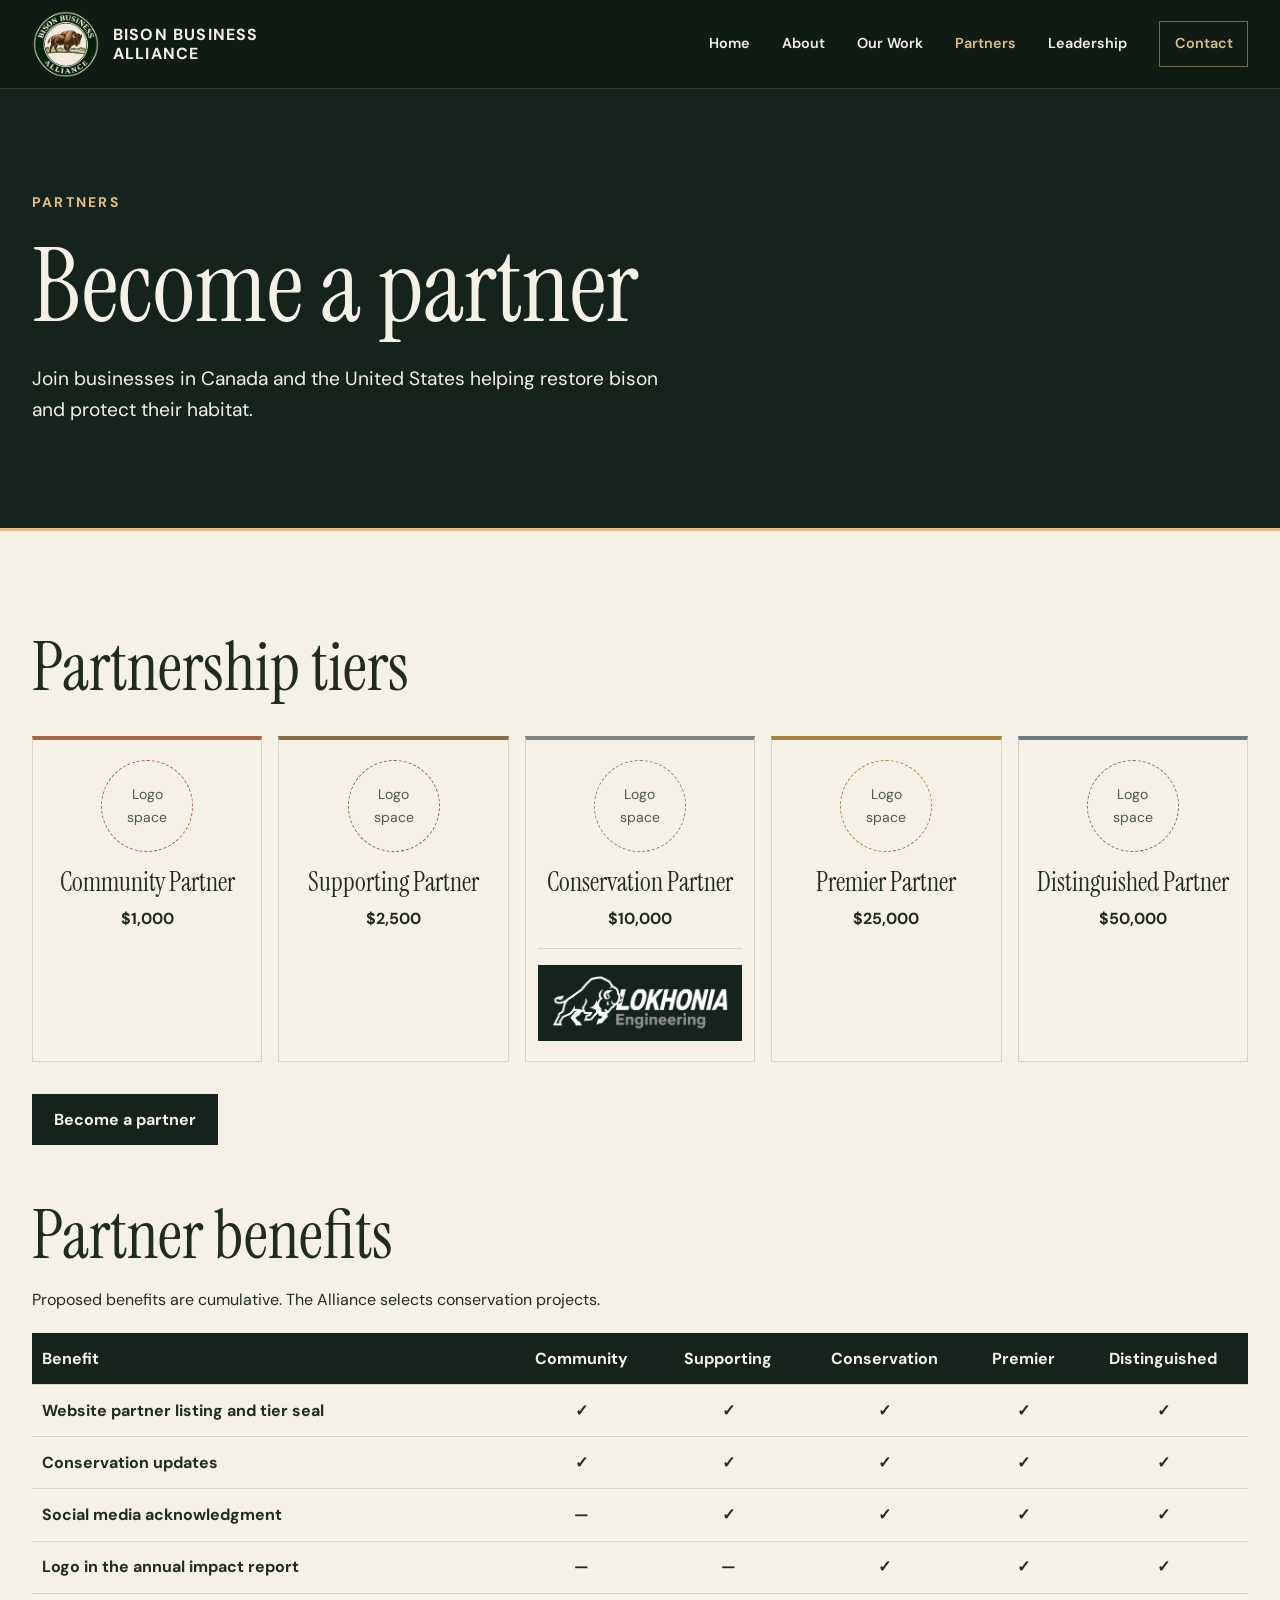
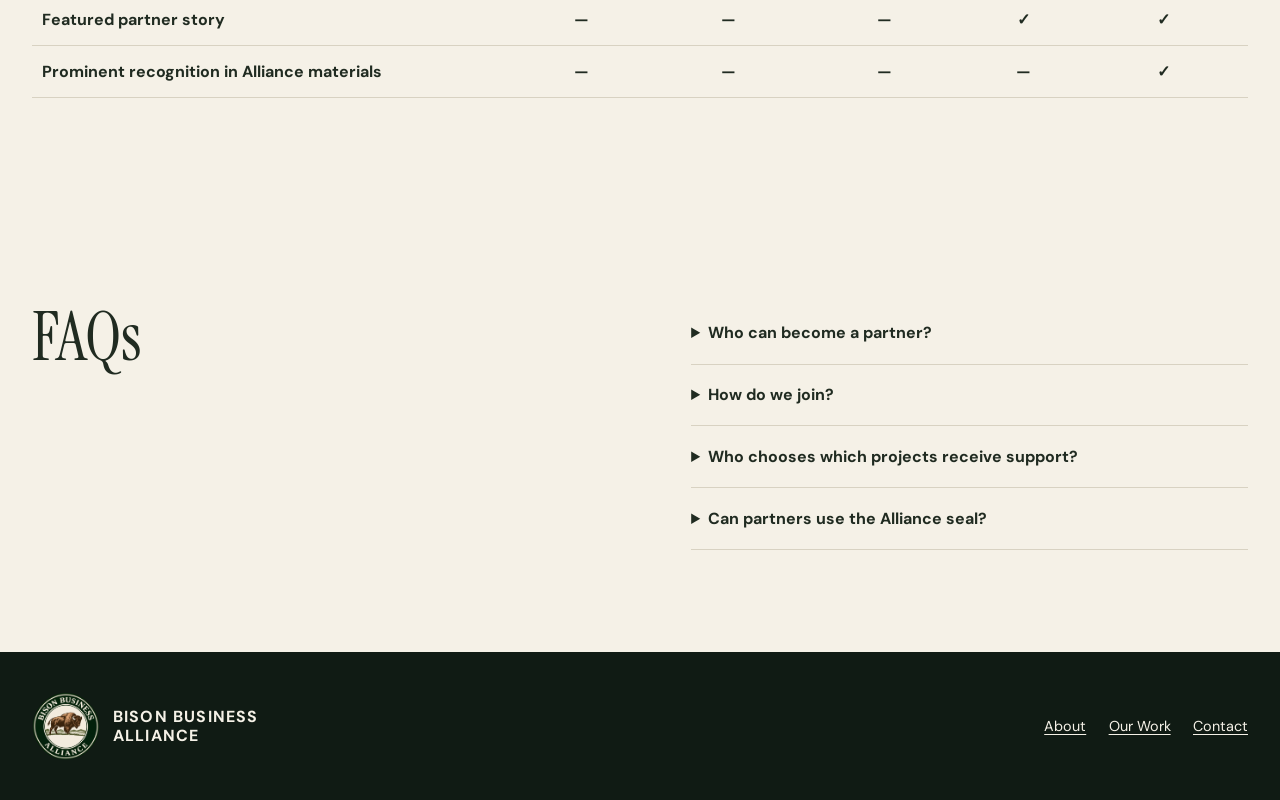
==== commit 8dc21f0d: "Add files via upload" ====
--- a/businesses.html
+++ b/businesses.html
@@ -44,6 +44,11 @@
             <div class="tier-logo" data-tier="conservation">Logo space</div>
             <h3>Conservation Partner</h3>
             <p class="tier-amount">$10,000</p>
+            <div class="tier-partners">
+              <a class="tier-partner-logo" href="https://lokhoniaengineering.com/">
+                <img src="lokhonia-engineering.png" width="1536" height="465" loading="lazy" alt="Lokhonia Engineering">
+              </a>
+            </div>
           </article>
           <article class="tier-card gold">
             <!-- Replace this div with an img using the tier-logo class. -->
@@ -75,13 +80,6 @@
         </table>
       </div>
     </div></section>
-    <section class="section dark"><div class="wrap split">
-      <h2>Our partners</h2>
-      <article class="partner-card">
-        <a href="https://lokhoniaengineering.com/"><img src="lokhonia-engineering.png" width="1536" height="465" loading="lazy" alt="Lokhonia Engineering"></a>
-        <p>Conservation Partner</p>
-      </article>
-    </div></section>
     <section class="section"><div class="wrap split">
       <h2>FAQs</h2>
       <div>
--- a/styles.css
+++ b/styles.css
@@ -38,9 +38,9 @@
 nav .nav-cta { border: 1px solid #e4bf8580; padding: .65rem .9rem; color: var(--gold); }
 .hero { position: relative; isolation: isolate; background: #302f23 url('bison-herd.jpg') center 55% / cover; color: var(--paper); }
 .hero::before { content: ""; position: absolute; z-index: -1; inset: 0; background: linear-gradient(90deg, #111a14e8, #111a14a8 56%, #111a1455), linear-gradient(0deg, #111a1480, transparent 48%); }
-.hero-inner { min-height: min(77svh, 53rem); padding-block: clamp(3rem, 7vw, 6.5rem); display: flex; flex-direction: column; justify-content: center; align-items: start; }
+.hero-inner { min-height: min(77svh, 53rem); padding-block: clamp(3rem, 7vw, 6.5rem); display: grid; grid-template-columns: minmax(0, 1fr) auto; align-items: center; gap: clamp(2rem, 7vw, 7rem); }
 .hero h1 { max-width: 12ch; font-size: clamp(3.25rem, 7vw, 7.5rem); }
-.hero-seal { width: clamp(7rem, 14vw, 12rem); height: auto; margin-bottom: 1.25rem; filter: drop-shadow(0 5px 12px #0007); }
+.hero-seal { width: clamp(10rem, 23vw, 20rem); height: auto; justify-self: end; filter: drop-shadow(0 5px 12px #0007); }
 .hero .eyebrow, .page-head .eyebrow, .dark .eyebrow { color: var(--gold); }
 .hero p { max-width: 31rem; margin-top: 1.5rem; font-size: clamp(1rem, 1.7vw, 1.25rem); }
 .actions { display: flex; flex-wrap: wrap; gap: .85rem; margin-top: 2rem; }
@@ -95,7 +95,7 @@
 }
 @media (max-width: 25rem) {
   .wrap { width: calc(100% - 2rem); }
-  .hero h1 { font-size: 3rem; }
+  .hero h1 { font-size: clamp(2.7rem, 13vw, 3rem); }
 }
 [hidden] { display: none !important; }
 @media (max-width: 30rem) {
@@ -150,12 +150,26 @@
 thead { background: var(--forest); color: var(--paper); }
 td { font-weight: 700; }
 .sr-only { position: absolute; width: 1px; height: 1px; padding: 0; overflow: hidden; clip-path: inset(50%); white-space: nowrap; }
-.partner-card { padding: 1.4rem; border: 1px solid #ffffff45; max-width: 25rem; }
-.partner-card img { width: 100%; height: auto; }
-.partner-card p { margin-top: 1rem; color: var(--gold); }
 .email-link { overflow-wrap: anywhere; }
 @media (max-width: 52rem) {
   .header-inner { gap: .5rem; }
   .wordmark img { width: 3.5rem; height: 3.5rem; }
   .leadership-grid { grid-template-columns: 1fr; }
 }
+
+.home-priorities .card { border-top: 0; padding-top: 0; }
+.priority-photo {
+  width: 100%;
+  height: auto;
+  aspect-ratio: 3 / 2;
+  object-fit: cover;
+  margin-bottom: 1.1rem;
+}
+.grazing-photo { object-position: left center; }
+.tier-partners { border-top: 1px solid var(--line); margin-top: 1rem; padding-top: 1rem; }
+.tier-partner-logo { display: block; padding: .65rem; background: var(--forest); }
+.tier-partner-logo img { width: 100%; height: auto; }
+@media (max-width: 40rem) {
+  .hero-inner { grid-template-columns: minmax(0, 1fr); gap: 1rem; }
+  .hero-seal { grid-row: 1; width: clamp(6rem, 24vw, 9rem); }
+}
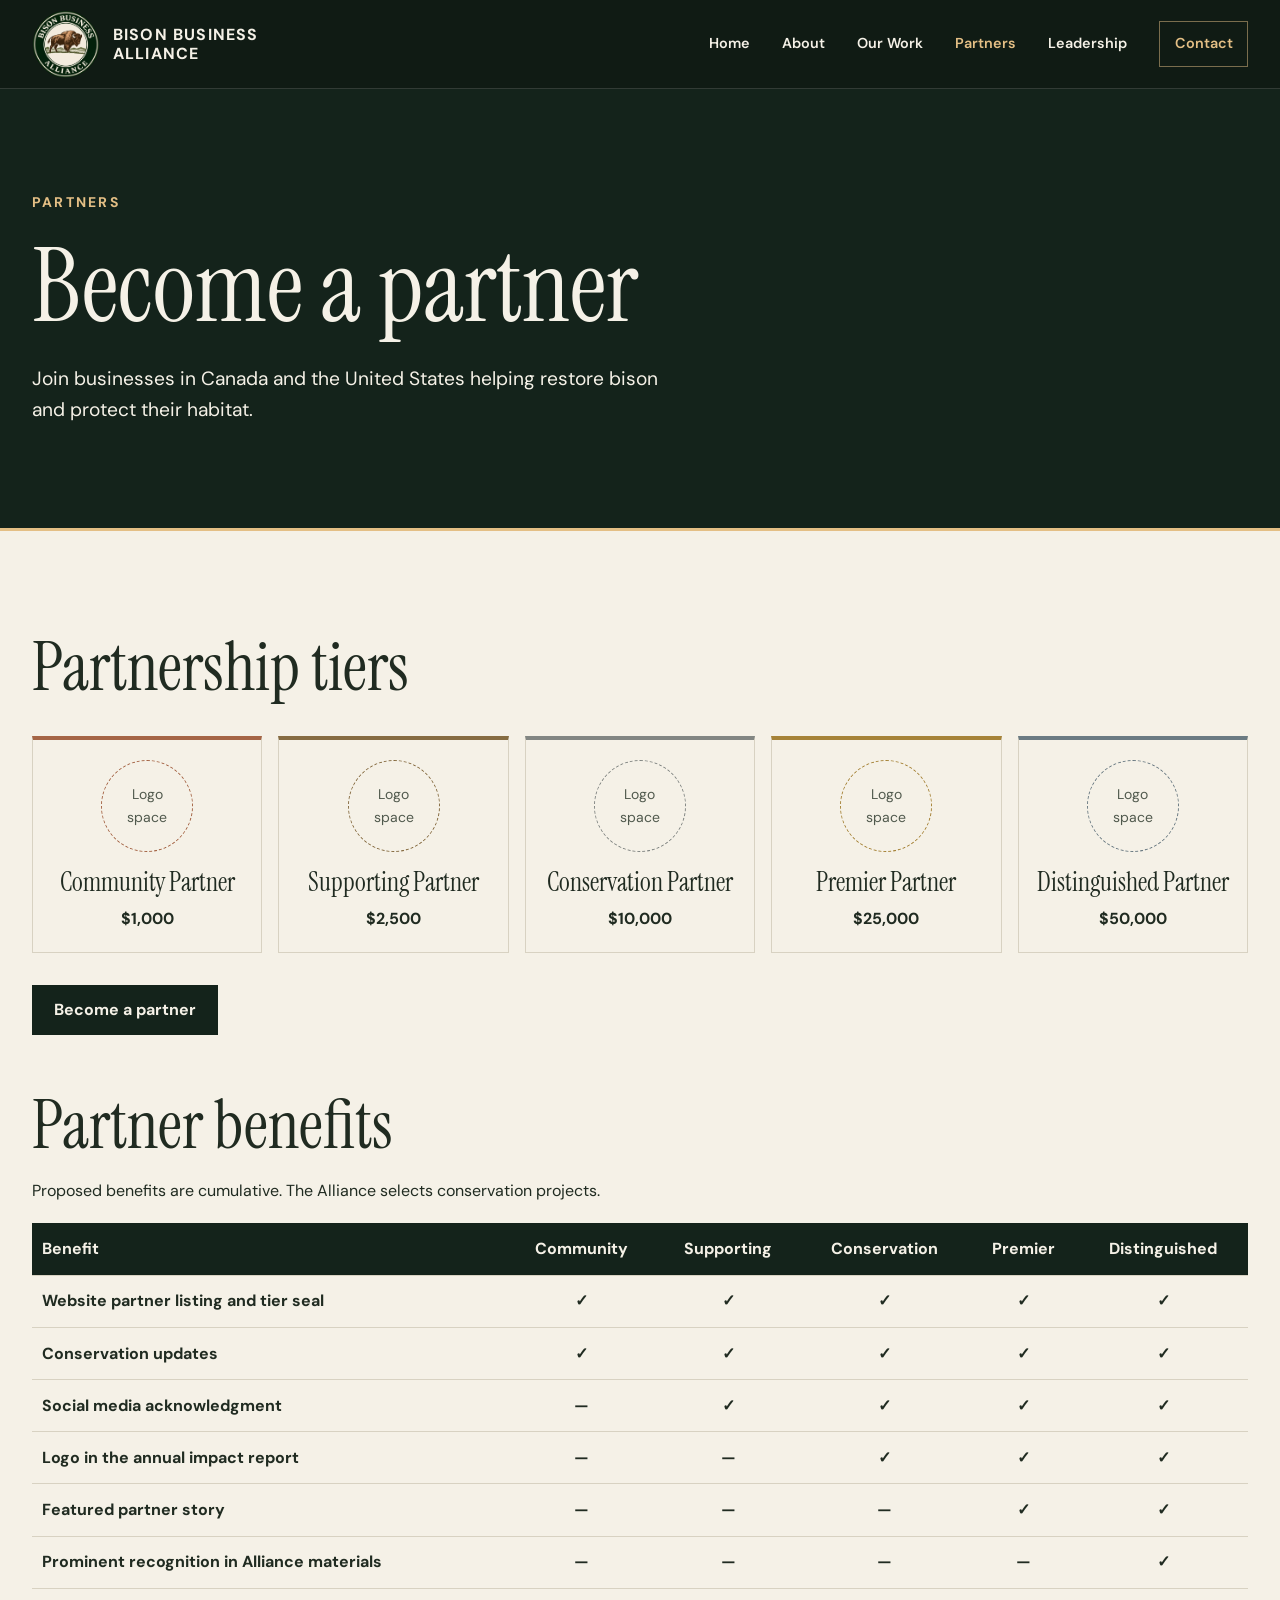
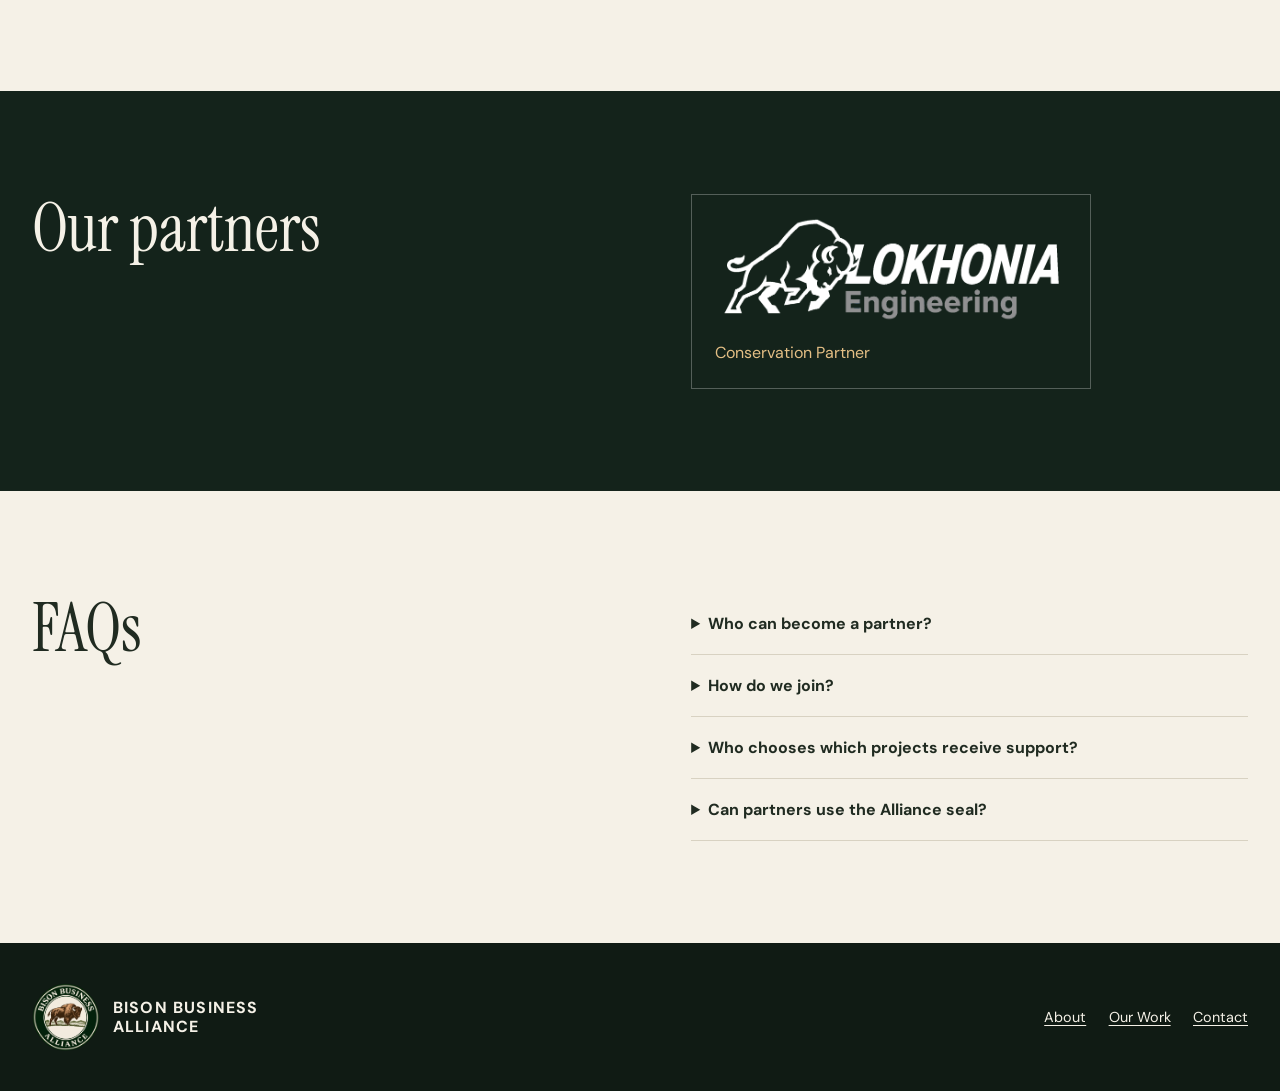
==== commit c30600b3: "Add files via upload" ====
--- a/businesses.html
+++ b/businesses.html
@@ -44,11 +44,6 @@
             <div class="tier-logo" data-tier="conservation">Logo space</div>
             <h3>Conservation Partner</h3>
             <p class="tier-amount">$10,000</p>
-            <div class="tier-partners">
-              <a class="tier-partner-logo" href="https://lokhoniaengineering.com/">
-                <img src="lokhonia-engineering.png" width="1536" height="465" loading="lazy" alt="Lokhonia Engineering">
-              </a>
-            </div>
           </article>
           <article class="tier-card gold">
             <!-- Replace this div with an img using the tier-logo class. -->
@@ -80,6 +75,13 @@
         </table>
       </div>
     </div></section>
+    <section class="section dark"><div class="wrap split">
+      <h2>Our partners</h2>
+      <article class="partner-card">
+        <a href="https://lokhoniaengineering.com/"><img src="lokhonia-engineering.png" width="1536" height="465" loading="lazy" alt="Lokhonia Engineering"></a>
+        <p>Conservation Partner</p>
+      </article>
+    </div></section>
     <section class="section"><div class="wrap split">
       <h2>FAQs</h2>
       <div>
--- a/styles.css
+++ b/styles.css
@@ -38,9 +38,9 @@
 nav .nav-cta { border: 1px solid #e4bf8580; padding: .65rem .9rem; color: var(--gold); }
 .hero { position: relative; isolation: isolate; background: #302f23 url('bison-herd.jpg') center 55% / cover; color: var(--paper); }
 .hero::before { content: ""; position: absolute; z-index: -1; inset: 0; background: linear-gradient(90deg, #111a14e8, #111a14a8 56%, #111a1455), linear-gradient(0deg, #111a1480, transparent 48%); }
-.hero-inner { min-height: min(77svh, 53rem); padding-block: clamp(3rem, 7vw, 6.5rem); display: grid; grid-template-columns: minmax(0, 1fr) auto; align-items: center; gap: clamp(2rem, 7vw, 7rem); }
+.hero-inner { min-height: min(77svh, 53rem); padding-block: clamp(3rem, 7vw, 6.5rem); display: flex; flex-direction: column; justify-content: center; align-items: start; }
 .hero h1 { max-width: 12ch; font-size: clamp(3.25rem, 7vw, 7.5rem); }
-.hero-seal { width: clamp(10rem, 23vw, 20rem); height: auto; justify-self: end; filter: drop-shadow(0 5px 12px #0007); }
+.hero-seal { width: clamp(7rem, 14vw, 12rem); height: auto; margin-bottom: 1.25rem; filter: drop-shadow(0 5px 12px #0007); }
 .hero .eyebrow, .page-head .eyebrow, .dark .eyebrow { color: var(--gold); }
 .hero p { max-width: 31rem; margin-top: 1.5rem; font-size: clamp(1rem, 1.7vw, 1.25rem); }
 .actions { display: flex; flex-wrap: wrap; gap: .85rem; margin-top: 2rem; }
@@ -95,7 +95,7 @@
 }
 @media (max-width: 25rem) {
   .wrap { width: calc(100% - 2rem); }
-  .hero h1 { font-size: clamp(2.7rem, 13vw, 3rem); }
+  .hero h1 { font-size: 3rem; }
 }
 [hidden] { display: none !important; }
 @media (max-width: 30rem) {
@@ -150,26 +150,12 @@
 thead { background: var(--forest); color: var(--paper); }
 td { font-weight: 700; }
 .sr-only { position: absolute; width: 1px; height: 1px; padding: 0; overflow: hidden; clip-path: inset(50%); white-space: nowrap; }
+.partner-card { padding: 1.4rem; border: 1px solid #ffffff45; max-width: 25rem; }
+.partner-card img { width: 100%; height: auto; }
+.partner-card p { margin-top: 1rem; color: var(--gold); }
 .email-link { overflow-wrap: anywhere; }
 @media (max-width: 52rem) {
   .header-inner { gap: .5rem; }
   .wordmark img { width: 3.5rem; height: 3.5rem; }
   .leadership-grid { grid-template-columns: 1fr; }
 }
-
-.home-priorities .card { border-top: 0; padding-top: 0; }
-.priority-photo {
-  width: 100%;
-  height: auto;
-  aspect-ratio: 3 / 2;
-  object-fit: cover;
-  margin-bottom: 1.1rem;
-}
-.grazing-photo { object-position: left center; }
-.tier-partners { border-top: 1px solid var(--line); margin-top: 1rem; padding-top: 1rem; }
-.tier-partner-logo { display: block; padding: .65rem; background: var(--forest); }
-.tier-partner-logo img { width: 100%; height: auto; }
-@media (max-width: 40rem) {
-  .hero-inner { grid-template-columns: minmax(0, 1fr); gap: 1rem; }
-  .hero-seal { grid-row: 1; width: clamp(6rem, 24vw, 9rem); }
-}
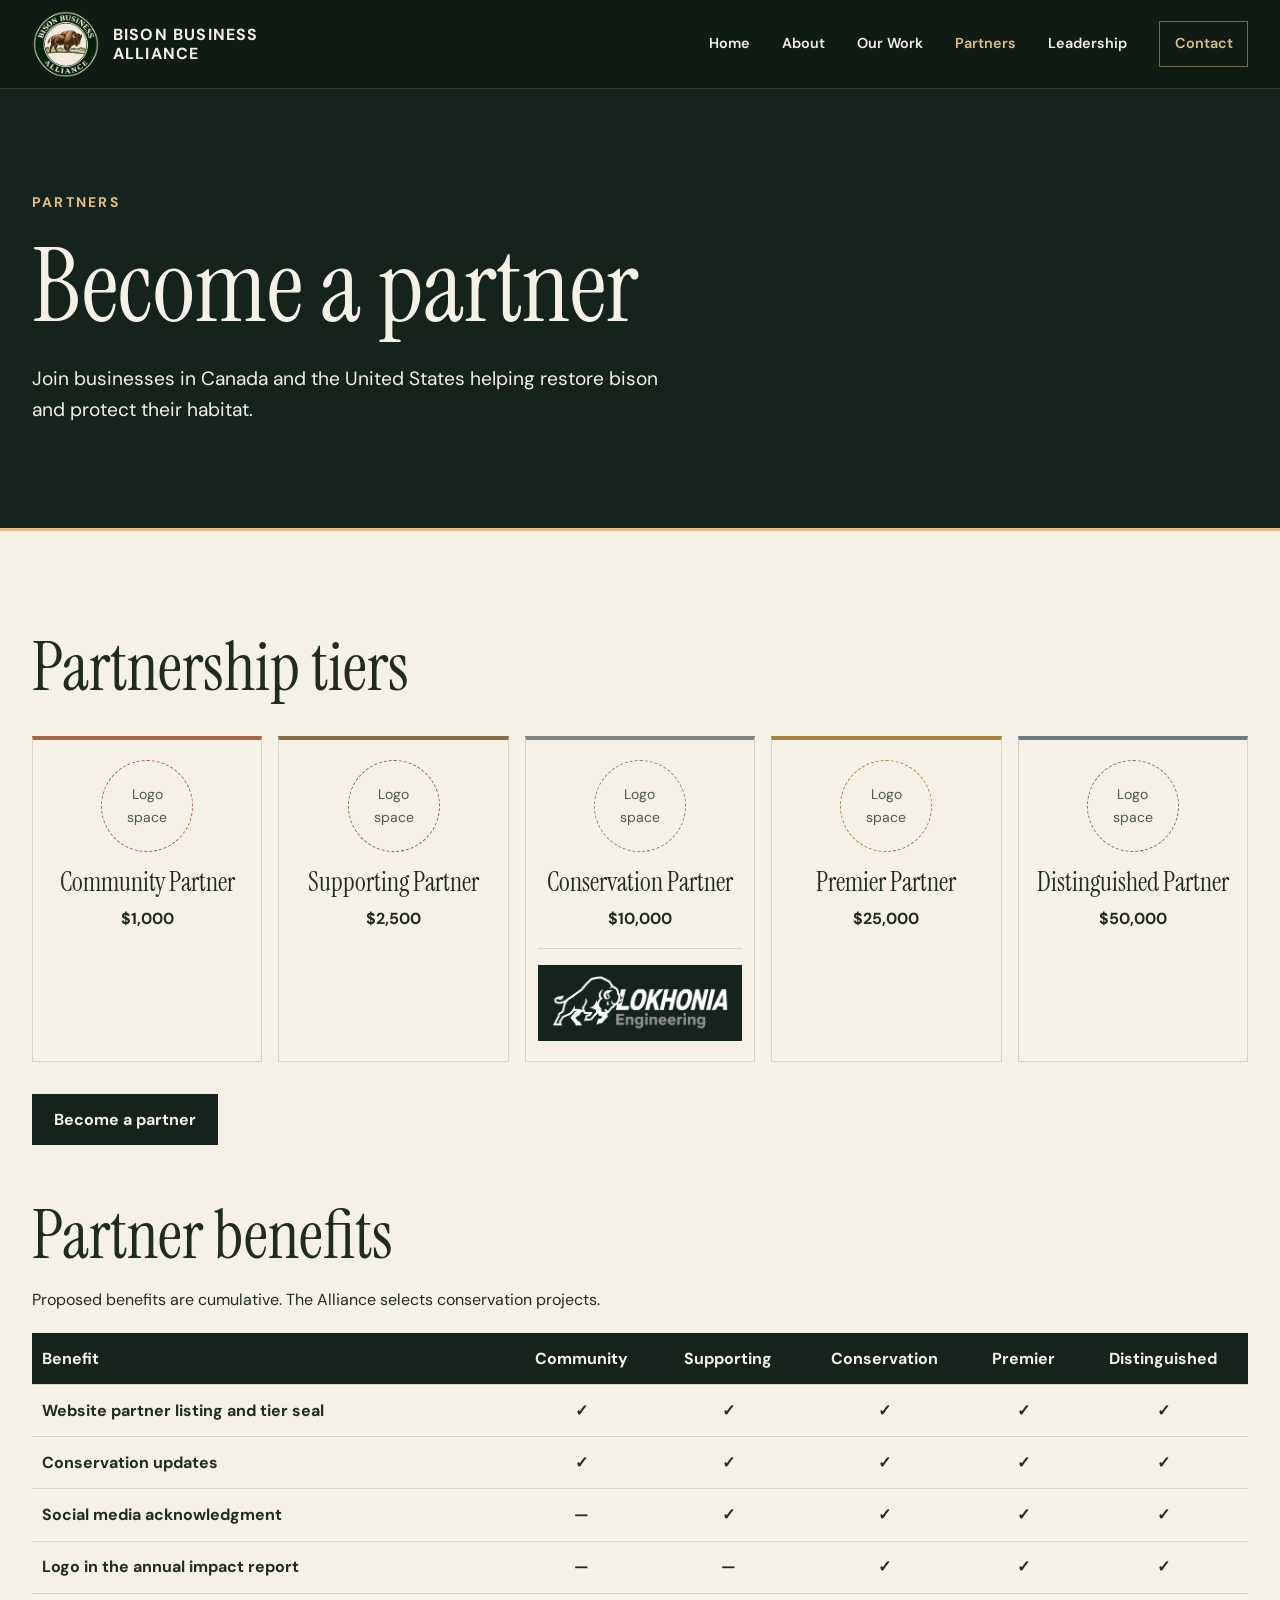
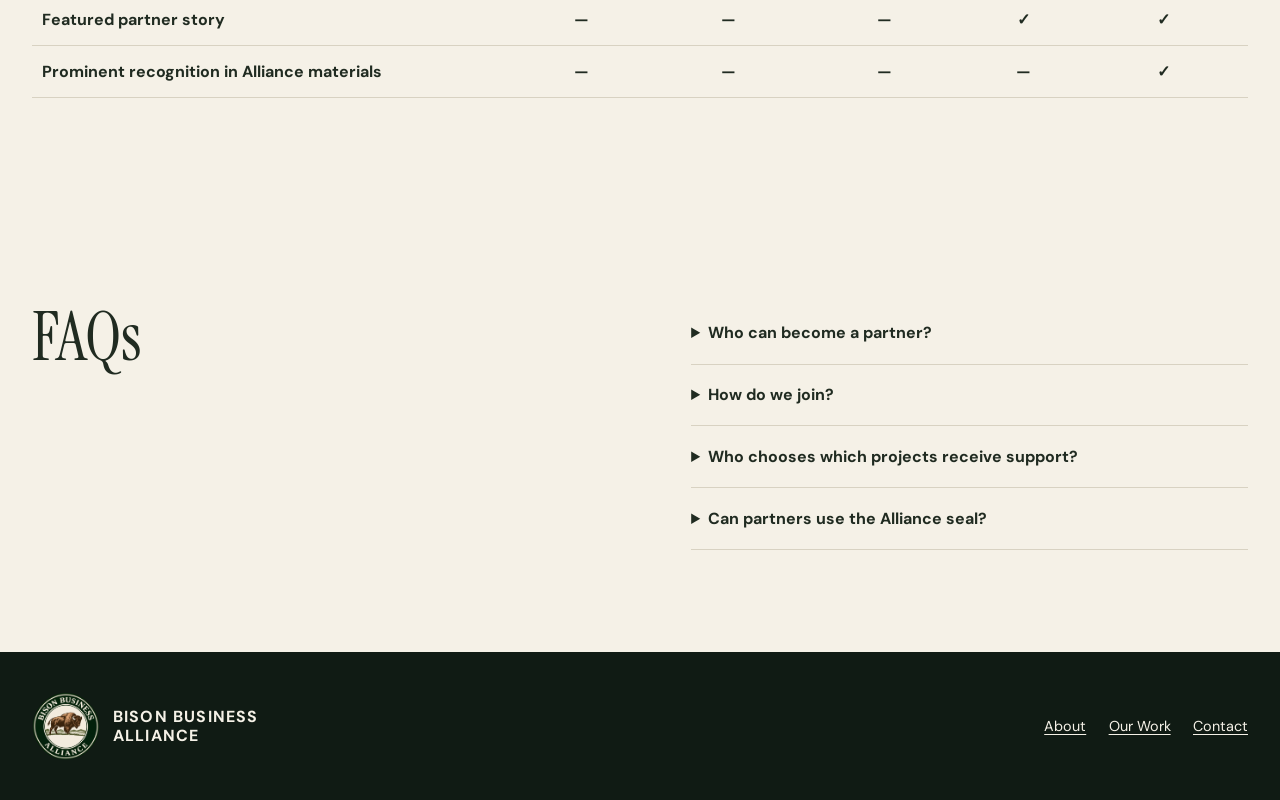
==== commit cfc79c5a: "Add files via upload" ====
--- a/businesses.html
+++ b/businesses.html
@@ -44,6 +44,11 @@
             <div class="tier-logo" data-tier="conservation">Logo space</div>
             <h3>Conservation Partner</h3>
             <p class="tier-amount">$10,000</p>
+            <div class="tier-partners">
+              <a class="tier-partner-logo" href="https://lokhoniaengineering.com/">
+                <img src="lokhonia-engineering.png" width="1536" height="465" loading="lazy" alt="Lokhonia Engineering">
+              </a>
+            </div>
           </article>
           <article class="tier-card gold">
             <!-- Replace this div with an img using the tier-logo class. -->
@@ -75,13 +80,6 @@
         </table>
       </div>
     </div></section>
-    <section class="section dark"><div class="wrap split">
-      <h2>Our partners</h2>
-      <article class="partner-card">
-        <a href="https://lokhoniaengineering.com/"><img src="lokhonia-engineering.png" width="1536" height="465" loading="lazy" alt="Lokhonia Engineering"></a>
-        <p>Conservation Partner</p>
-      </article>
-    </div></section>
     <section class="section"><div class="wrap split">
       <h2>FAQs</h2>
       <div>
--- a/styles.css
+++ b/styles.css
@@ -38,11 +38,12 @@
 nav .nav-cta { border: 1px solid #e4bf8580; padding: .65rem .9rem; color: var(--gold); }
 .hero { position: relative; isolation: isolate; background: #302f23 url('bison-herd.jpg') center 55% / cover; color: var(--paper); }
 .hero::before { content: ""; position: absolute; z-index: -1; inset: 0; background: linear-gradient(90deg, #111a14e8, #111a14a8 56%, #111a1455), linear-gradient(0deg, #111a1480, transparent 48%); }
-.hero-inner { min-height: min(77svh, 53rem); padding-block: clamp(3rem, 7vw, 6.5rem); display: flex; flex-direction: column; justify-content: center; align-items: start; }
-.hero h1 { max-width: 12ch; font-size: clamp(3.25rem, 7vw, 7.5rem); }
-.hero-seal { width: clamp(7rem, 14vw, 12rem); height: auto; margin-bottom: 1.25rem; filter: drop-shadow(0 5px 12px #0007); }
+.hero-inner { padding-block: clamp(1.75rem, min(5vw, 7svh), 4.5rem); display: grid; grid-template-columns: minmax(0, 1fr) auto; align-items: center; gap: clamp(1.5rem, 5vw, 5rem); }
+.hero h1 { max-width: 17ch; font-size: clamp(2.4rem, 5.3vw, 5.4rem); text-wrap: balance; }
+.hero-seal { width: clamp(8rem, 18vw, 16rem); height: auto; justify-self: end; filter: drop-shadow(0 5px 12px #0007); }
 .hero .eyebrow, .page-head .eyebrow, .dark .eyebrow { color: var(--gold); }
-.hero p { max-width: 31rem; margin-top: 1.5rem; font-size: clamp(1rem, 1.7vw, 1.25rem); }
+.hero p { max-width: 31rem; margin-top: 1rem; font-size: clamp(1rem, 1.7vw, 1.25rem); }
+.hero .actions { margin-top: 1.25rem; }
 .actions { display: flex; flex-wrap: wrap; gap: .85rem; margin-top: 2rem; }
 .button { display: inline-flex; justify-content: center; align-items: center; min-height: 3.15rem; padding: .72rem 1.3rem; background: var(--gold); border: 1px solid var(--gold); color: var(--night); text-decoration: none; font-weight: 700; cursor: pointer; }
 .button:hover { background: #f1d3a4; }
@@ -95,7 +96,6 @@
 }
 @media (max-width: 25rem) {
   .wrap { width: calc(100% - 2rem); }
-  .hero h1 { font-size: 3rem; }
 }
 [hidden] { display: none !important; }
 @media (max-width: 30rem) {
@@ -150,12 +150,39 @@
 thead { background: var(--forest); color: var(--paper); }
 td { font-weight: 700; }
 .sr-only { position: absolute; width: 1px; height: 1px; padding: 0; overflow: hidden; clip-path: inset(50%); white-space: nowrap; }
-.partner-card { padding: 1.4rem; border: 1px solid #ffffff45; max-width: 25rem; }
-.partner-card img { width: 100%; height: auto; }
-.partner-card p { margin-top: 1rem; color: var(--gold); }
 .email-link { overflow-wrap: anywhere; }
 @media (max-width: 52rem) {
   .header-inner { gap: .5rem; }
   .wordmark img { width: 3.5rem; height: 3.5rem; }
   .leadership-grid { grid-template-columns: 1fr; }
 }
+
+.home-priorities .card { border-top: 0; padding-top: 0; }
+.priority-photo {
+  width: 100%;
+  height: auto;
+  aspect-ratio: 3 / 2;
+  object-fit: cover;
+  margin-bottom: 1.1rem;
+}
+.grazing-photo { object-position: left center; }
+.tier-partners { border-top: 1px solid var(--line); margin-top: 1rem; padding-top: 1rem; }
+.tier-partner-logo { display: block; padding: .65rem; background: var(--forest); }
+.tier-partner-logo img { width: 100%; height: auto; }
+@media (max-width: 40rem) {
+  .hero-inner { grid-template-columns: minmax(0, 1fr); gap: 1rem; }
+  .hero-seal { grid-row: 1; width: clamp(4.5rem, 18vw, 6.5rem); }
+  .hero .button { min-height: 2.75rem; padding: .45rem .7rem; font-size: .9375rem; }
+}
+
+.home-leadership { align-items: center; }
+.home-leadership-list { list-style: none; padding: 0; margin: 0; }
+.home-leadership-list li { padding-block: 1rem; border-top: 1px solid var(--line); }
+.home-leadership-list li:last-child { border-bottom: 1px solid var(--line); }
+.home-leadership-list p { margin-top: .25rem; color: var(--muted); }
+.home-contact-email { align-self: center; }
+@media (max-height: 32rem) {
+  .hero-inner { padding-block: 1rem; }
+  .hero h1 { font-size: clamp(2rem, 4.8vw, 3.25rem); }
+  .hero p, .hero .actions { margin-top: .75rem; }
+}
